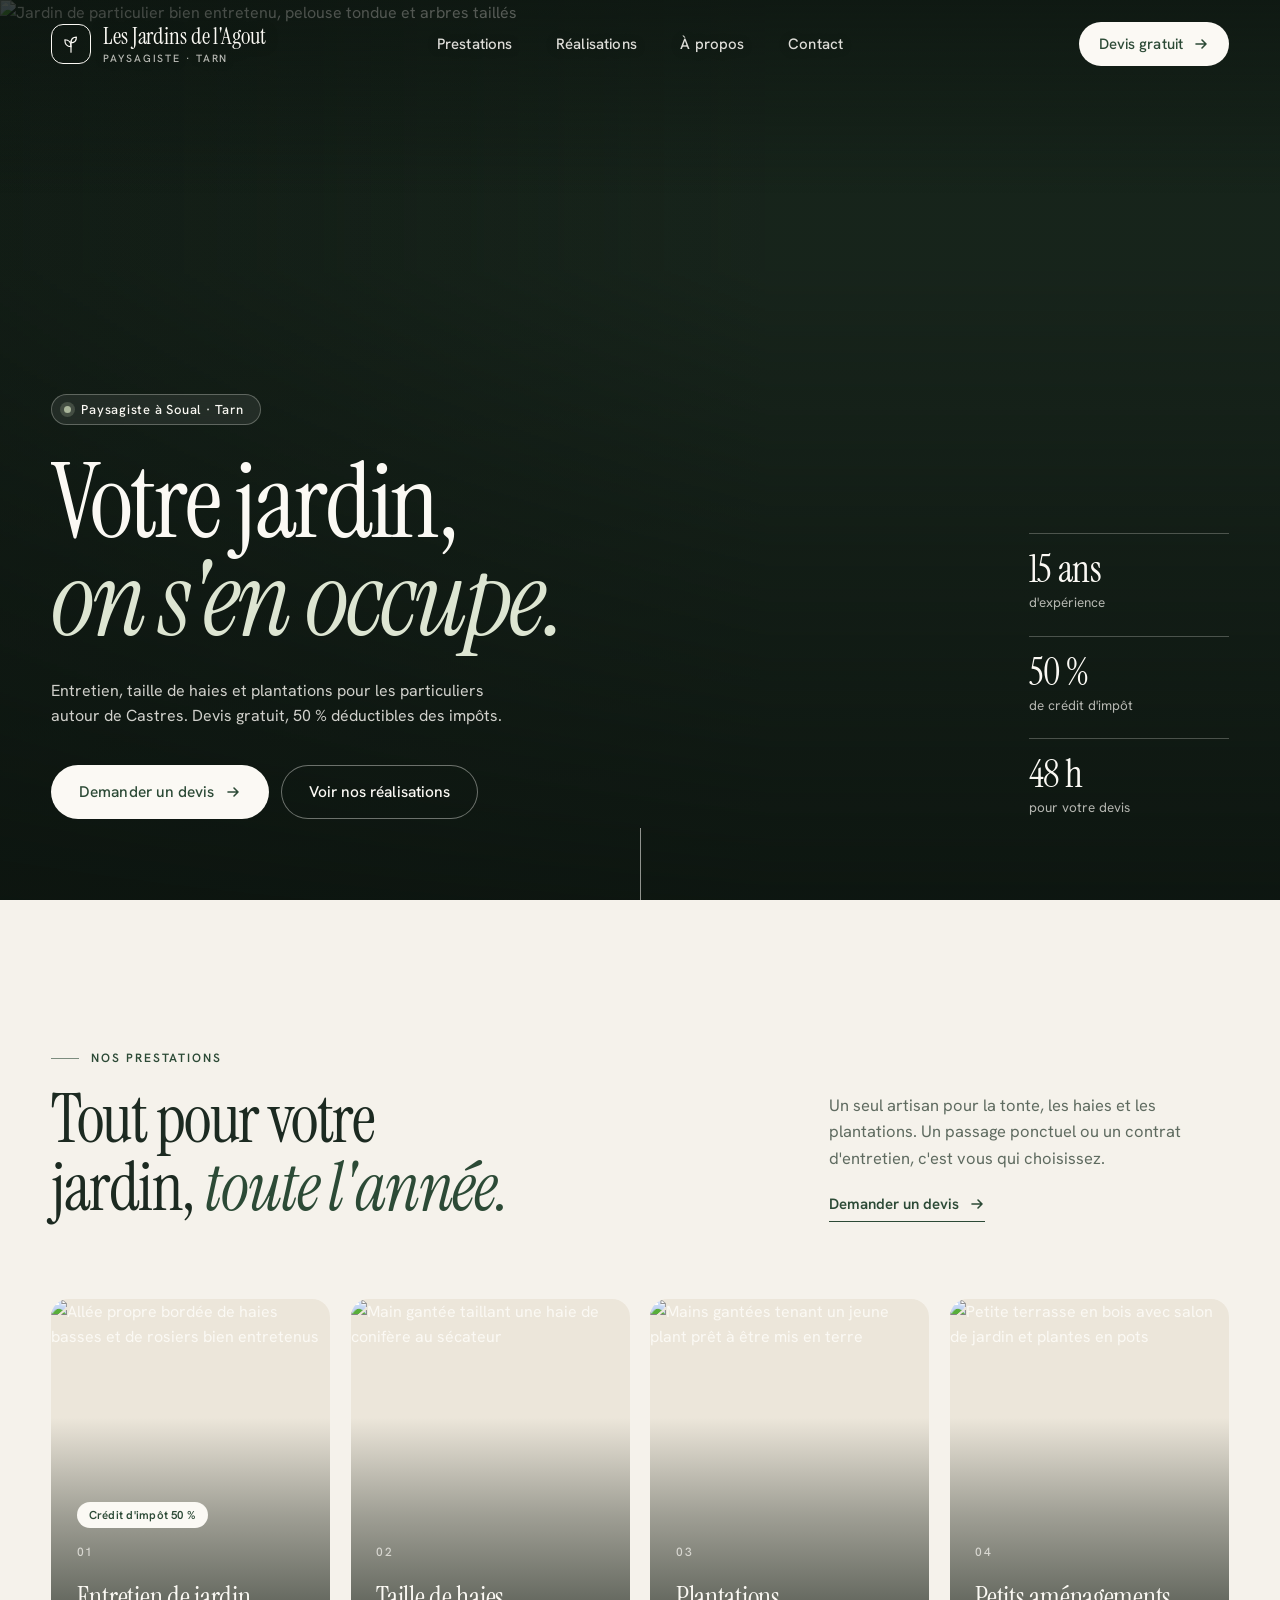
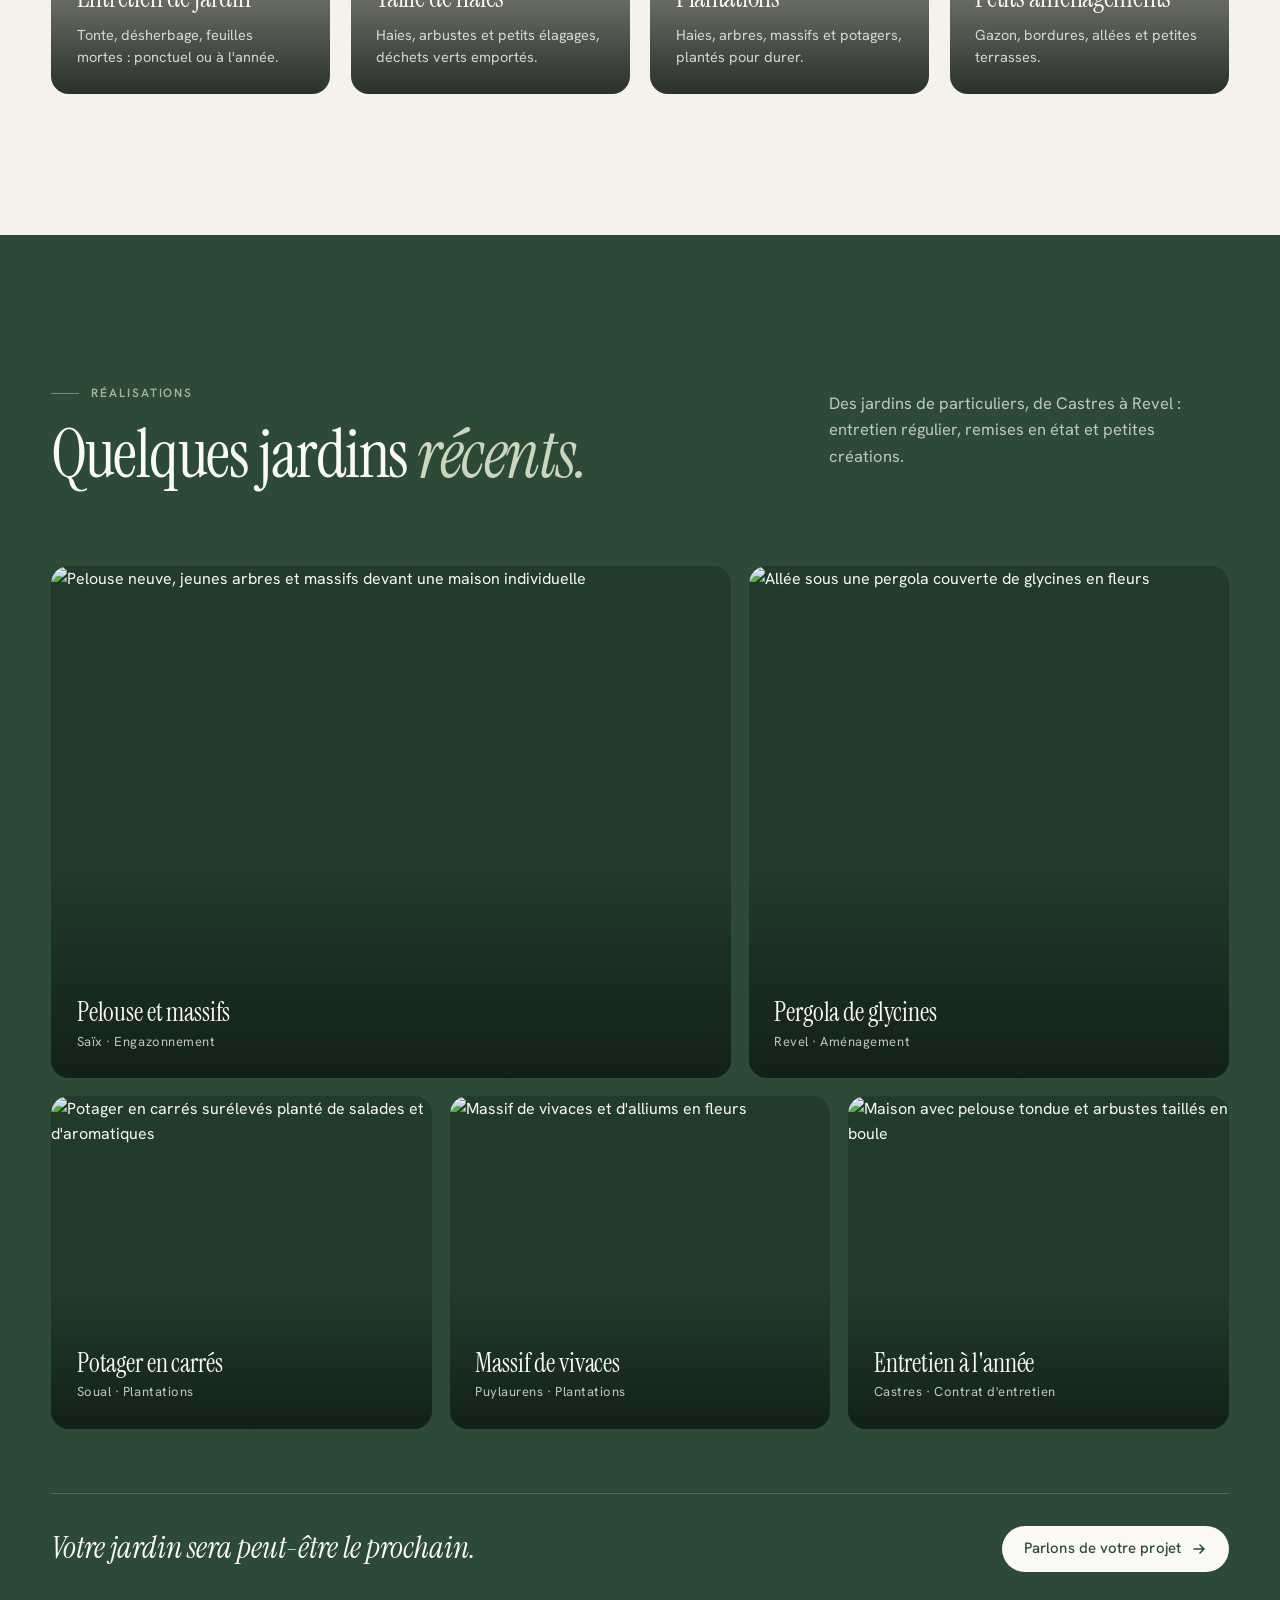
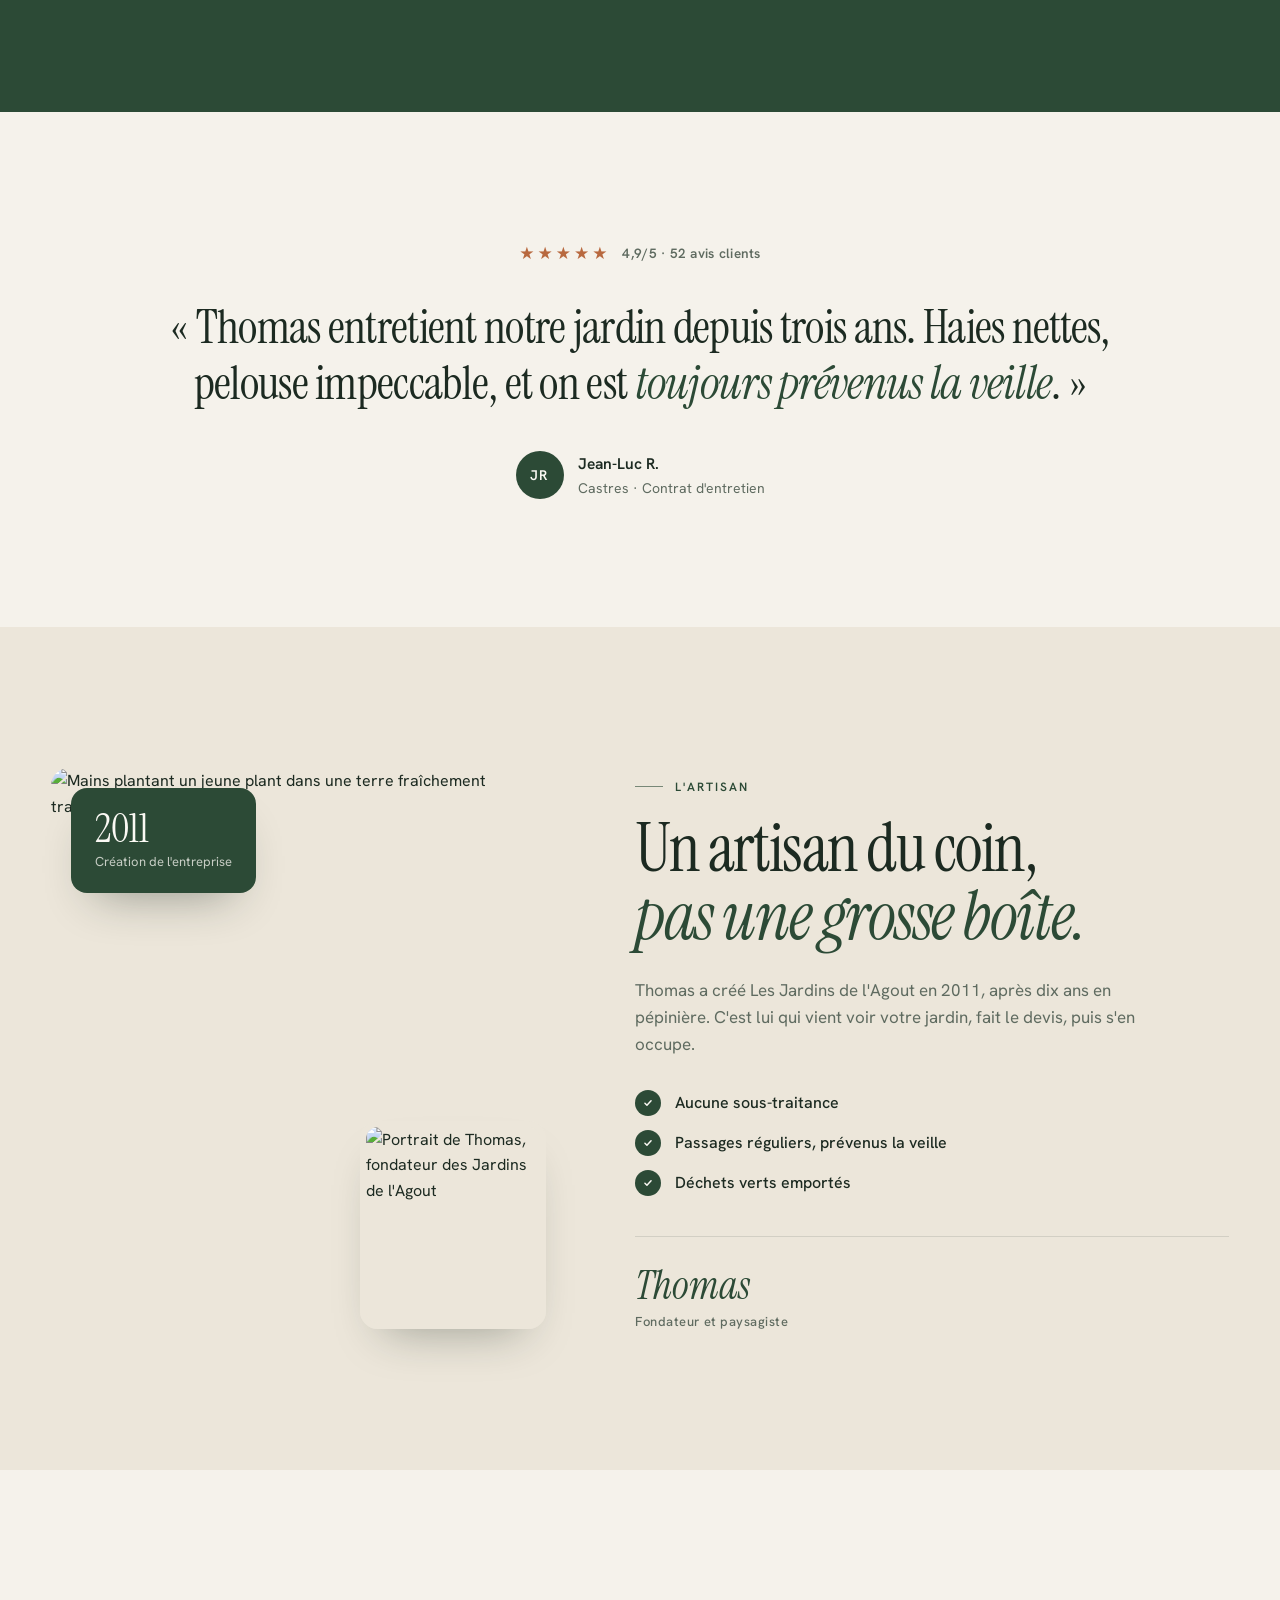
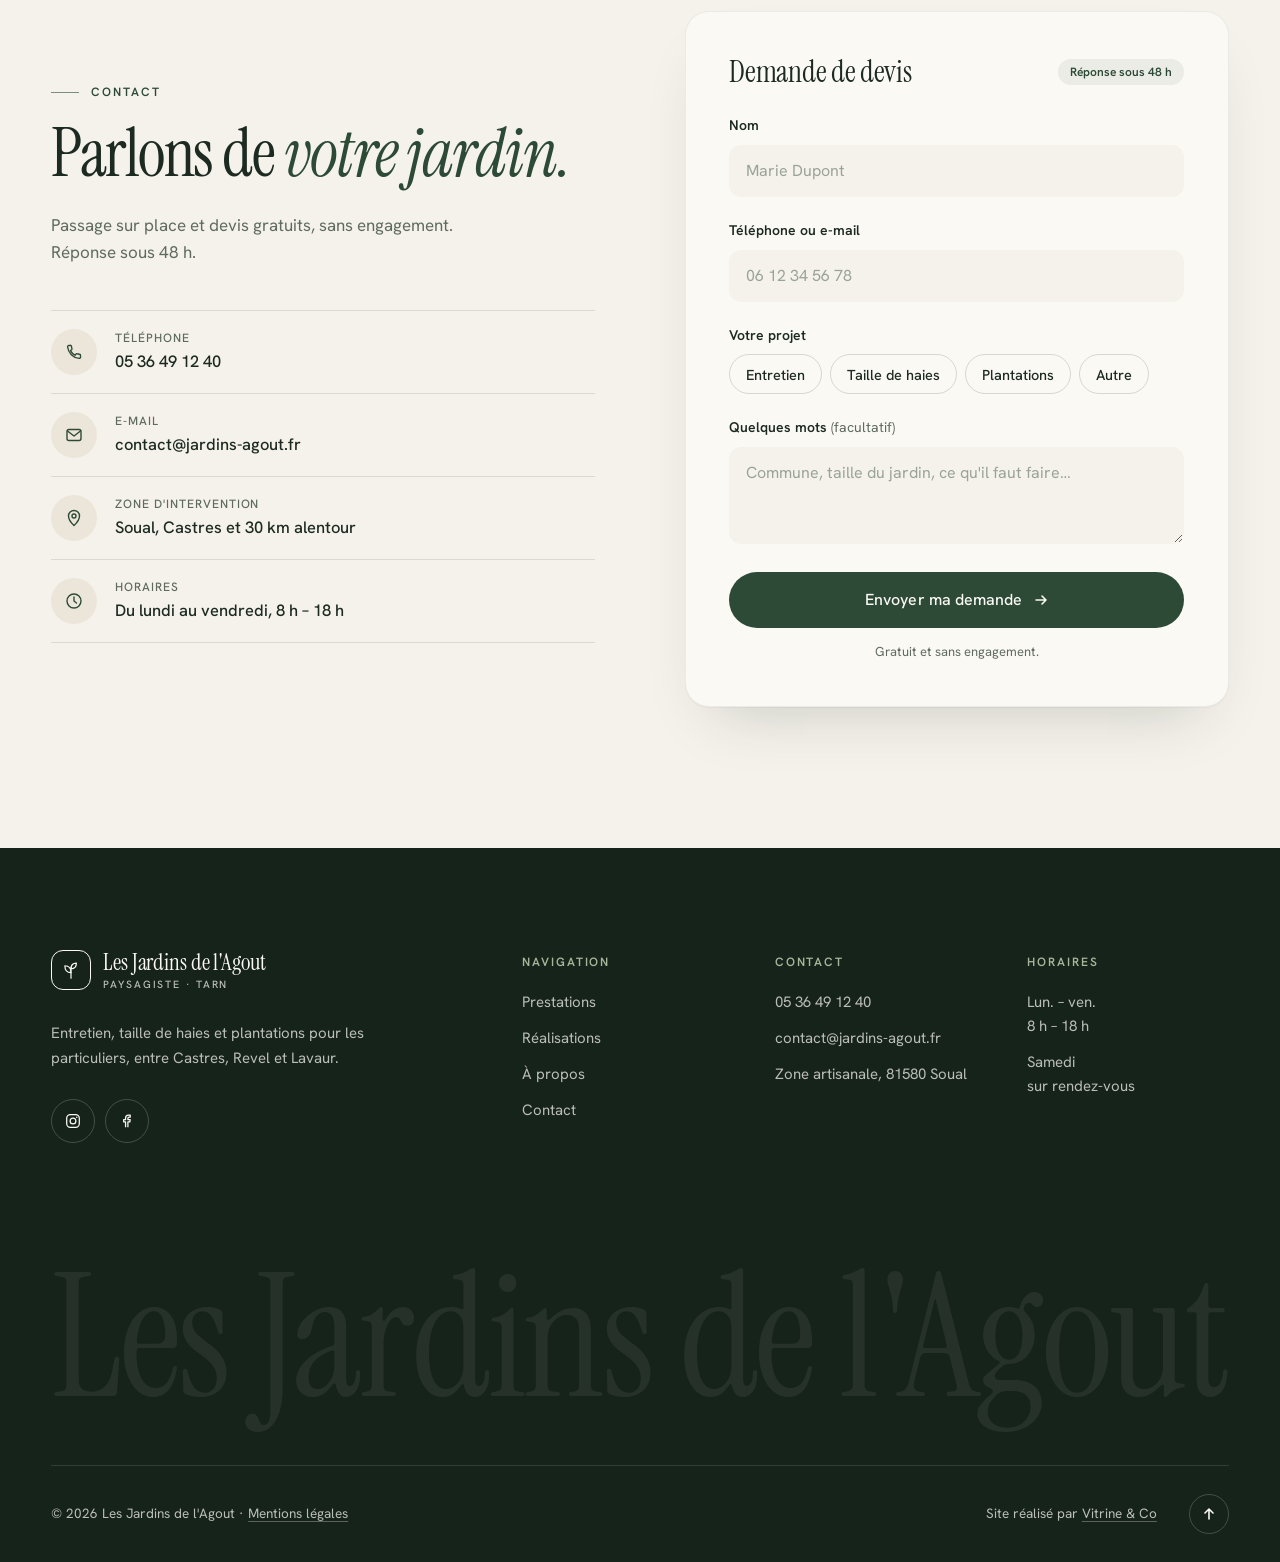
==== index.html @ 599c6d2f "Mise en ligne du site" ====
<!doctype html>
<html lang="fr">
<head>
  <meta charset="utf-8">
  <meta name="viewport" content="width=device-width, initial-scale=1, viewport-fit=cover">
  <title>Les Jardins de l'Agout · Paysagiste dans le Tarn</title>
  <meta name="description" content="Paysagiste à Soual, près de Castres : entretien de jardin, taille de haies et plantations pour les particuliers. Devis gratuit, 50 % de crédit d'impôt.">
  <meta name="theme-color" content="#F5F2EB">
  <meta property="og:type" content="website">
  <meta property="og:title" content="Les Jardins de l'Agout · Paysagiste dans le Tarn">
  <meta property="og:description" content="Entretien, taille de haies et plantations autour de Castres. Devis gratuit.">
  <meta property="og:image" content="https://images.unsplash.com/photo-1594498653385-d5172c532c00?auto=format&fit=crop&w=1200&h=630&q=75">
  <link rel="preconnect" href="https://images.unsplash.com">
  <link rel="icon" href="data:image/svg+xml,%3Csvg xmlns='http://www.w3.org/2000/svg' viewBox='0 0 32 32'%3E%3Crect width='32' height='32' rx='8' fill='%232C4A36'/%3E%3Cg fill='none' stroke='%23F5F2EB' stroke-width='1.8' stroke-linecap='round' stroke-linejoin='round'%3E%3Cpath d='M16 26V12'/%3E%3Cpath d='M16 19c-5.5 0-8-3.5-8-9 5.5 0 8 3.5 8 9Z'/%3E%3Cpath d='M16 14c4.5 0 7-2.8 7-7.5-4.5 0-7 2.8-7 7.5Z'/%3E%3C/g%3E%3C/svg%3E">

  <link rel="preconnect" href="https://fonts.googleapis.com">
  <link rel="preconnect" href="https://fonts.gstatic.com" crossorigin>
  <link href="https://fonts.googleapis.com/css2?family=Instrument+Serif:ital@0;1&family=Hanken+Grotesk:wght@400;500;600&display=swap" rel="stylesheet">
  <link rel="stylesheet" href="css/style.css">
  <script>if (!matchMedia("(prefers-reduced-motion: reduce)").matches) document.documentElement.classList.add("motion");</script>
</head>
<body>

<a class="skip-link" href="#contenu">Aller au contenu</a>

<!-- =========================================================
     SECTION 1 · NAVBAR
     ========================================================= -->
<header class="nav" data-state="top">
  <div class="container nav__bar">

    <a class="brand" href="#top" aria-label="Les Jardins de l'Agout, retour en haut de page">
      <svg class="brand__mark" viewBox="0 0 32 32" aria-hidden="true">
        <g fill="none" stroke="currentColor" stroke-width="1.6" stroke-linecap="round" stroke-linejoin="round">
          <path d="M16 27V12"/>
          <path d="M16 19.5c-5.6 0-8.2-3.6-8.2-9.2 5.6 0 8.2 3.6 8.2 9.2Z"/>
          <path d="M16 14.5c4.6 0 7.2-2.9 7.2-7.7-4.6 0-7.2 2.9-7.2 7.7Z"/>
        </g>
      </svg>
      <span class="brand__text">
        <span class="brand__name">Les Jardins de l'Agout</span>
        <span class="brand__tag">Paysagiste · Tarn</span>
      </span>
    </a>

    <nav class="nav__links" aria-label="Navigation principale">
      <a class="nav__link" href="#prestations">Prestations</a>
      <a class="nav__link" href="#realisations">Réalisations</a>
      <a class="nav__link" href="#a-propos">À propos</a>
      <a class="nav__link" href="#contact">Contact</a>
    </nav>

    <div class="nav__actions">
      <a class="btn btn--nav" href="#contact">
        Devis gratuit
        <svg class="btn__arrow" viewBox="0 0 16 16" aria-hidden="true"><path d="M3 8h10M9 4l4 4-4 4" fill="none" stroke="currentColor" stroke-width="1.6" stroke-linecap="round" stroke-linejoin="round"/></svg>
      </a>
      <button class="nav__toggle" type="button" aria-expanded="false" aria-controls="menu" aria-label="Ouvrir le menu">
        <span class="nav__toggle-line"></span>
        <span class="nav__toggle-line"></span>
      </button>
    </div>

  </div>
</header>

<!-- Menu mobile plein écran -->
<div class="menu" id="menu" aria-label="Menu" inert>
  <div class="container menu__inner">
    <nav class="menu__links" aria-label="Navigation mobile">
      <a class="menu__link" href="#prestations"><span class="menu__num">01</span>Prestations</a>
      <a class="menu__link" href="#realisations"><span class="menu__num">02</span>Réalisations</a>
      <a class="menu__link" href="#a-propos"><span class="menu__num">03</span>À propos</a>
      <a class="menu__link" href="#contact"><span class="menu__num">04</span>Contact</a>
    </nav>
    <div class="menu__foot">
      <a class="btn btn--light btn--block" href="#contact">
        Demander un devis gratuit
        <svg class="btn__arrow" viewBox="0 0 16 16" aria-hidden="true"><path d="M3 8h10M9 4l4 4-4 4" fill="none" stroke="currentColor" stroke-width="1.6" stroke-linecap="round" stroke-linejoin="round"/></svg>
      </a>
      <p class="menu__info">Soual · Castres · 30&nbsp;km alentour<br>Du lundi au vendredi, 8&nbsp;h – 18&nbsp;h</p>
    </div>
  </div>
</div>

<main id="contenu">
  <!-- =========================================================
       SECTION 2 · HERO
       ========================================================= -->
  <section class="hero" id="top" aria-labelledby="hero-title">
    <div class="hero__media">
      <img class="hero__img"
           src="https://images.unsplash.com/photo-1594498653385-d5172c532c00?auto=format&fit=crop&w=2200&q=75"
           srcset="https://images.unsplash.com/photo-1594498653385-d5172c532c00?auto=format&fit=crop&w=900&h=1400&q=70 900w,
                   https://images.unsplash.com/photo-1594498653385-d5172c532c00?auto=format&fit=crop&w=1600&q=75 1600w,
                   https://images.unsplash.com/photo-1594498653385-d5172c532c00?auto=format&fit=crop&w=2400&q=75 2400w"
           sizes="100vw"
           alt="Jardin de particulier bien entretenu, pelouse tondue et arbres taillés"
           width="2400" height="1600" fetchpriority="high">
    </div>

    <div class="container hero__inner">
      <div class="hero__content">
        <p class="hero__eyebrow"><span class="dot" aria-hidden="true"></span>Paysagiste à Soual · Tarn</p>
        <h1 class="hero__title" id="hero-title">
          <span class="line"><span>Votre jardin,</span></span>
          <span class="line"><span><em>on s'en occupe.</em></span></span>
        </h1>
        <p class="hero__lead">Entretien, taille de haies et plantations pour les particuliers autour de Castres. Devis gratuit, 50&nbsp;% déductibles des impôts.</p>
        <div class="hero__ctas">
          <a class="btn btn--light btn--lg" href="#contact">
            Demander un devis
            <svg class="btn__arrow" viewBox="0 0 16 16" aria-hidden="true"><path d="M3 8h10M9 4l4 4-4 4" fill="none" stroke="currentColor" stroke-width="1.6" stroke-linecap="round" stroke-linejoin="round"/></svg>
          </a>
          <a class="btn btn--ghost btn--lg" href="#realisations">Voir nos réalisations</a>
        </div>
      </div>

      <ul class="hero__facts" aria-label="En bref">
        <li><strong>15&nbsp;ans</strong><span>d'expérience</span></li>
        <li><strong>50&nbsp;%</strong><span>de crédit d'impôt</span></li>
        <li><strong>48&nbsp;h</strong><span>pour votre devis</span></li>
      </ul>
    </div>

    <a class="hero__scroll" href="#prestations" aria-label="Descendre vers les prestations">
      <span class="hero__scroll-line" aria-hidden="true"></span>
    </a>
  </section>

  <!-- =========================================================
       SECTION 3 · PRESTATIONS
       ========================================================= -->
  <section class="section" id="prestations" aria-labelledby="prestations-title">
    <div class="container">
      <header class="section-head">
        <div class="section-head__main" data-reveal>
          <p class="eyebrow">Nos prestations</p>
          <h2 class="h2" id="prestations-title">Tout pour votre jardin, <em>toute l'année.</em></h2>
        </div>
        <div class="section-head__side" data-reveal>
          <p>Un seul artisan pour la tonte, les haies et les plantations. Un passage ponctuel ou un contrat d'entretien, c'est vous qui choisissez.</p>
          <a class="link-arrow" href="#contact">Demander un devis
            <svg viewBox="0 0 16 16" aria-hidden="true"><path d="M3 8h10M9 4l4 4-4 4" fill="none" stroke="currentColor" stroke-width="1.6" stroke-linecap="round" stroke-linejoin="round"/></svg>
          </a>
        </div>
      </header>

      <ul class="services" role="list">
        <li class="service" data-reveal>
          <a class="service__link" href="#contact">
            <img class="service__img" src="https://images.unsplash.com/photo-1585320806297-9794b3e4eeae?auto=format&fit=crop&w=800&h=1100&q=75" alt="Allée propre bordée de haies basses et de rosiers bien entretenus" width="800" height="1100" loading="lazy">
            <div class="service__body">
              <span class="service__badge">Crédit d'impôt 50&nbsp;%</span>
              <span class="service__num">01</span>
              <h3 class="service__title">Entretien de jardin</h3>
              <p class="service__text">Tonte, désherbage, feuilles mortes&nbsp;: ponctuel ou à l'année.</p>
            </div>
          </a>
        </li>
        <li class="service" data-reveal>
          <a class="service__link" href="#contact">
            <img class="service__img" src="https://images.unsplash.com/photo-1617576683096-00fc8eecb3af?auto=format&fit=crop&w=800&h=1100&q=75" alt="Main gantée taillant une haie de conifère au sécateur" width="800" height="1100" loading="lazy">
            <div class="service__body">
              <span class="service__num">02</span>
              <h3 class="service__title">Taille de haies</h3>
              <p class="service__text">Haies, arbustes et petits élagages, déchets verts emportés.</p>
            </div>
          </a>
        </li>
        <li class="service" data-reveal>
          <a class="service__link" href="#contact">
            <img class="service__img" src="https://images.unsplash.com/photo-1622383563227-04401ab4e5ea?auto=format&fit=crop&w=800&h=1100&q=75" alt="Mains gantées tenant un jeune plant prêt à être mis en terre" width="800" height="1100" loading="lazy">
            <div class="service__body">
              <span class="service__num">03</span>
              <h3 class="service__title">Plantations</h3>
              <p class="service__text">Haies, arbres, massifs et potagers, plantés pour durer.</p>
            </div>
          </a>
        </li>
        <li class="service" data-reveal>
          <a class="service__link" href="#contact">
            <img class="service__img" src="https://images.unsplash.com/photo-1617850687395-620757feb1f3?auto=format&fit=crop&w=800&h=1100&q=75" alt="Petite terrasse en bois avec salon de jardin et plantes en pots" width="800" height="1100" loading="lazy">
            <div class="service__body">
              <span class="service__num">04</span>
              <h3 class="service__title">Petits aménagements</h3>
              <p class="service__text">Gazon, bordures, allées et petites terrasses.</p>
            </div>
          </a>
        </li>
      </ul>
    </div>
  </section>

  <!-- =========================================================
       SECTION 4 · RÉALISATIONS
       ========================================================= -->
  <section class="section section--dark" id="realisations" aria-labelledby="realisations-title">
    <div class="container">
      <header class="section-head">
        <div class="section-head__main" data-reveal>
          <p class="eyebrow">Réalisations</p>
          <h2 class="h2" id="realisations-title">Quelques jardins <em>récents.</em></h2>
        </div>
        <div class="section-head__side" data-reveal>
          <p>Des jardins de particuliers, de Castres à Revel&nbsp;: entretien régulier, remises en état et petites créations.</p>
        </div>
      </header>

      <ul class="work" role="list">
        <li class="work__item" data-reveal>
          <button class="work__btn" type="button" data-full="https://images.unsplash.com/photo-1592595896551-12b371d546d5?auto=format&fit=crop&w=2000&q=80">
            <img src="https://images.unsplash.com/photo-1592595896551-12b371d546d5?auto=format&fit=crop&w=1300&h=1000&q=75" alt="Pelouse neuve, jeunes arbres et massifs devant une maison individuelle" width="1300" height="1000" loading="lazy">
            <span class="work__cap"><strong>Pelouse et massifs</strong><span>Saïx · Engazonnement</span></span>
          </button>
        </li>
        <li class="work__item" data-reveal>
          <button class="work__btn" type="button" data-full="https://images.unsplash.com/photo-1558293842-c0fd3db86157?auto=format&fit=crop&w=2000&q=80">
            <img src="https://images.unsplash.com/photo-1558293842-c0fd3db86157?auto=format&fit=crop&w=900&h=1000&q=75" alt="Allée sous une pergola couverte de glycines en fleurs" width="900" height="1000" loading="lazy">
            <span class="work__cap"><strong>Pergola de glycines</strong><span>Revel · Aménagement</span></span>
          </button>
        </li>
        <li class="work__item" data-reveal>
          <button class="work__btn" type="button" data-full="https://images.unsplash.com/photo-1591857177580-dc82b9ac4e1e?auto=format&fit=crop&w=2000&q=80">
            <img src="https://images.unsplash.com/photo-1591857177580-dc82b9ac4e1e?auto=format&fit=crop&w=800&h=700&q=75" alt="Potager en carrés surélevés planté de salades et d'aromatiques" width="800" height="700" loading="lazy">
            <span class="work__cap"><strong>Potager en carrés</strong><span>Soual · Plantations</span></span>
          </button>
        </li>
        <li class="work__item" data-reveal>
          <button class="work__btn" type="button" data-full="https://images.unsplash.com/photo-1534710961216-75c88202f43e?auto=format&fit=crop&w=2000&q=80">
            <img src="https://images.unsplash.com/photo-1534710961216-75c88202f43e?auto=format&fit=crop&w=800&h=700&q=75" alt="Massif de vivaces et d'alliums en fleurs" width="800" height="700" loading="lazy">
            <span class="work__cap"><strong>Massif de vivaces</strong><span>Puylaurens · Plantations</span></span>
          </button>
        </li>
        <li class="work__item" data-reveal>
          <button class="work__btn" type="button" data-full="https://images.unsplash.com/photo-1598228723793-52759bba239c?auto=format&fit=crop&w=2000&q=80">
            <img src="https://images.unsplash.com/photo-1598228723793-52759bba239c?auto=format&fit=crop&w=800&h=700&q=75" alt="Maison avec pelouse tondue et arbustes taillés en boule" width="800" height="700" loading="lazy">
            <span class="work__cap"><strong>Entretien à l'année</strong><span>Castres · Contrat d'entretien</span></span>
          </button>
        </li>
      </ul>

      <div class="work__foot" data-reveal>
        <p>Votre jardin sera peut-être le prochain.</p>
        <a class="btn btn--light" href="#contact">
          Parlons de votre projet
          <svg class="btn__arrow" viewBox="0 0 16 16" aria-hidden="true"><path d="M3 8h10M9 4l4 4-4 4" fill="none" stroke="currentColor" stroke-width="1.6" stroke-linecap="round" stroke-linejoin="round"/></svg>
        </a>
      </div>
    </div>
  </section>

  <!-- Visionneuse plein écran de la galerie -->
  <dialog class="lightbox" aria-label="Photo agrandie">
    <figure class="lightbox__fig">
      <img class="lightbox__img" src="" alt="">
      <figcaption class="lightbox__cap"></figcaption>
    </figure>
    <button class="lightbox__btn lightbox__close" type="button" aria-label="Fermer">
      <svg viewBox="0 0 16 16" aria-hidden="true"><path d="M4 4l8 8M12 4l-8 8" fill="none" stroke="currentColor" stroke-width="1.6" stroke-linecap="round"/></svg>
    </button>
    <button class="lightbox__btn lightbox__prev" type="button" aria-label="Photo précédente">
      <svg viewBox="0 0 16 16" aria-hidden="true"><path d="M13 8H3M7 4L3 8l4 4" fill="none" stroke="currentColor" stroke-width="1.6" stroke-linecap="round" stroke-linejoin="round"/></svg>
    </button>
    <button class="lightbox__btn lightbox__next" type="button" aria-label="Photo suivante">
      <svg viewBox="0 0 16 16" aria-hidden="true"><path d="M3 8h10M9 4l4 4-4 4" fill="none" stroke="currentColor" stroke-width="1.6" stroke-linecap="round" stroke-linejoin="round"/></svg>
    </button>
  </dialog>
  <!-- =========================================================
       AVIS CLIENT (avis fictif pour la démo du portfolio)
       ========================================================= -->
  <section class="section avis" id="avis" aria-labelledby="avis-title">
    <div class="container">
      <h2 class="visually-hidden" id="avis-title">Avis client</h2>
      <figure class="quote" data-reveal>
        <p class="quote__rating">
          <span class="stars" aria-hidden="true">★★★★★</span>
          <span>4,9/5 · 52 avis clients</span>
        </p>
        <blockquote class="quote__text">
          <p>« Thomas entretient notre jardin depuis trois ans. Haies nettes, pelouse impeccable, et on est <em>toujours prévenus la veille</em>. »</p>
        </blockquote>
        <figcaption class="quote__author">
          <span class="quote__avatar" aria-hidden="true">JR</span>
          <span><strong>Jean-Luc R.</strong>Castres · Contrat d'entretien</span>
        </figcaption>
      </figure>
    </div>
  </section>

  <!-- =========================================================
       L'ARTISAN
       ========================================================= -->
  <section class="section artisan" id="a-propos" aria-labelledby="artisan-title">
    <div class="container artisan__grid">
      <div class="artisan__media" data-reveal>
        <img class="artisan__work" src="https://images.unsplash.com/photo-1611843467160-25afb8df1074?auto=format&fit=crop&w=900&h=1100&q=75" alt="Mains plantant un jeune plant dans une terre fraîchement travaillée" width="900" height="1100" loading="lazy">
        <img class="artisan__portrait" src="https://images.unsplash.com/photo-1564564321837-a57b7070ac4f?auto=format&fit=facearea&facepad=3.2&w=500&h=560&q=75" alt="Portrait de Thomas, fondateur des Jardins de l'Agout" width="500" height="560" loading="lazy">
        <p class="artisan__badge"><strong>2011</strong><span>Création de l'entreprise</span></p>
      </div>
      <div class="artisan__text" data-reveal>
        <p class="eyebrow">L'artisan</p>
        <h2 class="h2" id="artisan-title">Un artisan du coin, <em>pas une grosse boîte.</em></h2>
        <p class="artisan__lead">Thomas a créé Les Jardins de l'Agout en 2011, après dix ans en pépinière. C'est lui qui vient voir votre jardin, fait le devis, puis s'en occupe.</p>
        <ul class="checks" role="list">
          <li>Aucune sous-traitance</li>
          <li>Passages réguliers, prévenus la veille</li>
          <li>Déchets verts emportés</li>
        </ul>
        <p class="signature">Thomas<span>Fondateur et paysagiste</span></p>
      </div>
    </div>
  </section>

  <!-- =========================================================
       SECTION 5 · CONTACT
       ========================================================= -->
  <section class="section contact" id="contact" aria-labelledby="contact-title">
    <div class="container contact__grid">

      <div class="contact__intro" data-reveal>
        <p class="eyebrow">Contact</p>
        <h2 class="h2" id="contact-title">Parlons de <em>votre jardin.</em></h2>
        <p class="contact__lead">Passage sur place et devis gratuits, sans engagement. Réponse sous 48&nbsp;h.</p>

        <ul class="contact__list" role="list">
          <li>
            <span class="contact__icon" aria-hidden="true"><svg viewBox="0 0 20 20"><path d="M6.6 3.5H4.8c-.7 0-1.3.6-1.2 1.3.6 6.2 5.4 11 11.6 11.6.7.1 1.3-.5 1.3-1.2v-1.8c0-.6-.4-1-1-1.1l-2.4-.5c-.4-.1-.8 0-1.1.3l-.9 1.1c-2-1-3.6-2.6-4.6-4.6l1.1-.9c.3-.3.4-.7.3-1.1l-.5-2.4c-.1-.6-.5-1-1.1-1Z" fill="none" stroke="currentColor" stroke-width="1.4" stroke-linejoin="round"/></svg></span>
            <span><small>Téléphone</small><a href="tel:+33536491240">05 36 49 12 40</a></span>
          </li>
          <li>
            <span class="contact__icon" aria-hidden="true"><svg viewBox="0 0 20 20"><rect x="3" y="4.5" width="14" height="11" rx="2" fill="none" stroke="currentColor" stroke-width="1.4"/><path d="m3.5 6 6.5 5 6.5-5" fill="none" stroke="currentColor" stroke-width="1.4" stroke-linejoin="round"/></svg></span>
            <span><small>E-mail</small><a href="mailto:contact@jardins-agout.fr">contact@jardins-agout.fr</a></span>
          </li>
          <li>
            <span class="contact__icon" aria-hidden="true"><svg viewBox="0 0 20 20"><path d="M10 17.5s5.5-5 5.5-9.5a5.5 5.5 0 0 0-11 0c0 4.5 5.5 9.5 5.5 9.5Z" fill="none" stroke="currentColor" stroke-width="1.4" stroke-linejoin="round"/><circle cx="10" cy="8" r="2" fill="none" stroke="currentColor" stroke-width="1.4"/></svg></span>
            <span><small>Zone d'intervention</small>Soual, Castres et 30&nbsp;km alentour</span>
          </li>
          <li>
            <span class="contact__icon" aria-hidden="true"><svg viewBox="0 0 20 20"><circle cx="10" cy="10" r="7" fill="none" stroke="currentColor" stroke-width="1.4"/><path d="M10 6v4l2.5 2" fill="none" stroke="currentColor" stroke-width="1.4" stroke-linecap="round" stroke-linejoin="round"/></svg></span>
            <span><small>Horaires</small>Du lundi au vendredi, 8&nbsp;h – 18&nbsp;h</span>
          </li>
        </ul>
      </div>

      <div class="contact__card" data-reveal>
        <!-- Démo : le formulaire n'envoie rien, il affiche un message de confirmation. -->
        <form class="form" id="devis-form" novalidate>
          <div class="form__head">
            <h3>Demande de devis</h3>
            <span class="pill">Réponse sous 48&nbsp;h</span>
          </div>

          <div class="field">
            <label for="f-nom">Nom</label>
            <input id="f-nom" name="nom" type="text" autocomplete="name" placeholder="Marie Dupont" required>
            <p class="field__error" id="e-nom"></p>
          </div>

          <div class="field">
            <label for="f-contact">Téléphone ou e-mail</label>
            <input id="f-contact" name="contact" type="text" autocomplete="email" placeholder="06 12 34 56 78" required>
            <p class="field__error" id="e-contact"></p>
          </div>

          <fieldset class="field">
            <legend>Votre projet</legend>
            <div class="chips">
              <label class="chip"><input type="radio" name="projet" value="Entretien" required><span>Entretien</span></label>
              <label class="chip"><input type="radio" name="projet" value="Taille de haies"><span>Taille de haies</span></label>
              <label class="chip"><input type="radio" name="projet" value="Plantations"><span>Plantations</span></label>
              <label class="chip"><input type="radio" name="projet" value="Autre"><span>Autre</span></label>
            </div>
            <p class="field__error" id="e-projet"></p>
          </fieldset>

          <div class="field">
            <label for="f-msg">Quelques mots <span class="optional">(facultatif)</span></label>
            <textarea id="f-msg" name="message" rows="3" placeholder="Commune, taille du jardin, ce qu'il faut faire…"></textarea>
          </div>

          <button class="btn btn--block" type="submit">
            Envoyer ma demande
            <svg class="btn__arrow" viewBox="0 0 16 16" aria-hidden="true"><path d="M3 8h10M9 4l4 4-4 4" fill="none" stroke="currentColor" stroke-width="1.6" stroke-linecap="round" stroke-linejoin="round"/></svg>
          </button>
          <p class="form__note">Gratuit et sans engagement.</p>
        </form>

        <div class="form__success" hidden tabindex="-1">
          <span class="form__check" aria-hidden="true"><svg viewBox="0 0 24 24"><path d="m6 12.5 4 4 8-9" fill="none" stroke="currentColor" stroke-width="1.8" stroke-linecap="round" stroke-linejoin="round"/></svg></span>
          <h3>Merci, c'est bien reçu.</h3>
          <p>Thomas vous rappelle sous 48&nbsp;h pour passer voir votre jardin.</p>
        </div>
      </div>

    </div>
  </section>
</main>

<!-- =========================================================
     SECTION 6 · FOOTER
     ========================================================= -->
<footer class="footer">
  <div class="container">
    <div class="footer__grid">
      <div class="footer__brand">
        <a class="brand" href="#top" aria-label="Les Jardins de l'Agout, retour en haut de page">
          <svg class="brand__mark" viewBox="0 0 32 32" aria-hidden="true">
            <g fill="none" stroke="currentColor" stroke-width="1.6" stroke-linecap="round" stroke-linejoin="round">
              <path d="M16 27V12"/>
              <path d="M16 19.5c-5.6 0-8.2-3.6-8.2-9.2 5.6 0 8.2 3.6 8.2 9.2Z"/>
              <path d="M16 14.5c4.6 0 7.2-2.9 7.2-7.7-4.6 0-7.2 2.9-7.2 7.7Z"/>
            </g>
          </svg>
          <span class="brand__text">
            <span class="brand__name">Les Jardins de l'Agout</span>
            <span class="brand__tag">Paysagiste · Tarn</span>
          </span>
        </a>
        <p>Entretien, taille de haies et plantations pour les particuliers, entre Castres, Revel et Lavaur.</p>
        <div class="footer__social">
          <a href="#" aria-label="Instagram">
            <svg viewBox="0 0 20 20" aria-hidden="true"><rect x="3" y="3" width="14" height="14" rx="4" fill="none" stroke="currentColor" stroke-width="1.4"/><circle cx="10" cy="10" r="3.2" fill="none" stroke="currentColor" stroke-width="1.4"/><circle cx="14.2" cy="5.8" r=".9" fill="currentColor"/></svg>
          </a>
          <a href="#" aria-label="Facebook">
            <svg viewBox="0 0 20 20" aria-hidden="true"><path d="M11 17v-6h2.2l.3-2.5H11V7c0-.7.3-1.2 1.3-1.2h1.3V3.6c-.3 0-1-.1-1.9-.1-2 0-3.3 1.2-3.3 3.4v1.6H6.3V11h2.1v6" fill="none" stroke="currentColor" stroke-width="1.4" stroke-linejoin="round"/></svg>
          </a>
        </div>
      </div>

      <nav class="footer__col" aria-label="Pied de page">
        <h3>Navigation</h3>
        <ul role="list">
          <li><a href="#prestations">Prestations</a></li>
          <li><a href="#realisations">Réalisations</a></li>
          <li><a href="#a-propos">À propos</a></li>
          <li><a href="#contact">Contact</a></li>
        </ul>
      </nav>

      <div class="footer__col">
        <h3>Contact</h3>
        <ul role="list">
          <li><a href="tel:+33536491240">05 36 49 12 40</a></li>
          <li><a href="mailto:contact@jardins-agout.fr">contact@jardins-agout.fr</a></li>
          <li>Zone artisanale, 81580 Soual</li>
        </ul>
      </div>

      <div class="footer__col">
        <h3>Horaires</h3>
        <ul role="list">
          <li>Lun. – ven.<br>8&nbsp;h – 18&nbsp;h</li>
          <li>Samedi<br>sur rendez-vous</li>
        </ul>
      </div>
    </div>

    <svg class="footer__wordmark" viewBox="0 0 874 140" aria-hidden="true" focusable="false">
      <text x="0" y="112" textLength="873" lengthAdjust="spacingAndGlyphs">Les Jardins de l'Agout</text>
    </svg>

    <div class="footer__bottom">
      <p>© <span data-year>2026</span> Les Jardins de l'Agout · <a href="mentions-legales.html">Mentions légales</a></p>
      <p>Site réalisé par <a href="#">Vitrine &amp; Co</a></p>
      <a class="footer__top" href="#top" aria-label="Retour en haut de page">
        <svg viewBox="0 0 16 16" aria-hidden="true"><path d="M8 13V3M4 7l4-4 4 4" fill="none" stroke="currentColor" stroke-width="1.6" stroke-linecap="round" stroke-linejoin="round"/></svg>
      </a>
    </div>
  </div>
</footer>

<script src="js/main.js" defer></script>
</body>
</html>
---- css/style.css ----
/* =============================================================
   Les Jardins de l'Agout · Refonte
   Direction : "jardin de pierre et de lin"
   ============================================================= */

/* ---------- 1. Tokens ---------- */
:root {
  /* Palette */
  --c-bg:       #F5F2EB;   /* lin : fond principal          */
  --c-surface:  #ECE6DA;   /* pierre claire : blocs, cartes  */
  --c-ink:      #1C2A21;   /* vert-noir : texte              */
  --c-muted:    #5F6B60;   /* texte secondaire               */
  --c-forest:   #2C4A36;   /* vert forêt : couleur maîtresse */
  --c-forest-2: #223B2B;   /* vert forêt profond (hover)     */
  --c-sage:     #A9B59A;   /* sauge : détails, filets        */
  --c-clay:     #B8693F;   /* terre cuite : accent rare      */
  --c-light:    #FBF9F4;   /* blanc cassé sur fond sombre    */
  --c-line:     rgba(28, 42, 33, .12);

  /* Typo */
  --f-display: "Instrument Serif", "Times New Roman", serif;
  --f-text:    "Hanken Grotesk", system-ui, -apple-system, sans-serif;

  /* Espacements & rayons */
  --gutter: clamp(20px, 4vw, 56px);
  --max:    1320px;
  --r-sm:   10px;
  --r-md:   18px;
  --r-pill: 999px;

  /* Mouvement */
  --ease:     cubic-bezier(.22, .8, .24, 1);
  --ease-io:  cubic-bezier(.65, 0, .25, 1);

  /* Navbar */
  --nav-h: 88px;
  --nav-h-scrolled: 70px;
}

/* ---------- 2. Base ---------- */
*, *::before, *::after { box-sizing: border-box; }
html { -webkit-text-size-adjust: 100%; scroll-behavior: smooth; scroll-padding-top: var(--nav-h-scrolled); }
body {
  margin: 0;
  background: var(--c-bg);
  color: var(--c-ink);
  font: 400 16px/1.6 var(--f-text);
  -webkit-font-smoothing: antialiased;
  text-rendering: optimizeLegibility;
}
img, svg { display: block; max-width: 100%; }
a { color: inherit; text-decoration: none; }
button { font: inherit; color: inherit; background: none; border: 0; padding: 0; cursor: pointer; }
:focus-visible { outline: 2px solid var(--c-clay); outline-offset: 3px; border-radius: 4px; }
::selection { background: var(--c-forest); color: var(--c-light); }

.container { width: 100%; max-width: calc(var(--max) + var(--gutter) * 2); margin-inline: auto; padding-inline: var(--gutter); }

.skip-link {
  position: fixed; top: 12px; left: 12px; z-index: 200;
  padding: 10px 16px; border-radius: var(--r-pill);
  background: var(--c-forest); color: var(--c-light); font-weight: 500;
  transform: translateY(-160%); transition: transform .3s var(--ease);
}
.skip-link:focus { transform: none; }

/* ---------- 3. Boutons ---------- */
.btn {
  display: inline-flex; align-items: center; justify-content: center; gap: 10px;
  height: 46px; padding: 0 22px;
  border-radius: var(--r-pill);
  font: 500 15px/1 var(--f-text); letter-spacing: .005em; white-space: nowrap;
  background: var(--c-forest); color: var(--c-light);
  transition: background-color .35s var(--ease), color .35s var(--ease), transform .35s var(--ease), box-shadow .35s var(--ease);
}
.btn:hover { background: var(--c-forest-2); }
.btn:active { transform: scale(.97); }
.btn__arrow { width: 16px; height: 16px; flex: none; transition: transform .35s var(--ease); }
.btn:hover .btn__arrow { transform: translateX(3px); }

.btn--light { background: var(--c-light); color: var(--c-forest); }
.btn--light:hover { background: #fff; }
.btn--block { width: 100%; height: 56px; font-size: 16px; }


/* =============================================================
   SECTION 1 · NAVBAR
   ============================================================= */
.nav {
  position: fixed; inset: 0 0 auto; z-index: 100;
  color: var(--c-light);
  transition: transform .5s var(--ease), color .4s var(--ease);
}

/* Fond : voile dégradé en haut de page, verre dépoli au défilement */
.nav::before {
  content: ""; position: absolute; inset: 0 0 -120% 0; z-index: -1; pointer-events: none;
  background: linear-gradient(to bottom, rgba(12, 20, 15, .66) 0%, rgba(12, 20, 15, .38) 40%, rgba(12, 20, 15, 0) 100%);
  transition: opacity .4s var(--ease);
}
.nav[data-state="top"]:not(.is-open) .brand__text,
.nav[data-state="top"]:not(.is-open) .nav__link { text-shadow: 0 1px 14px rgba(0, 0, 0, .35); }
.nav::after {
  content: ""; position: absolute; inset: 0; z-index: -1;
  background: rgba(245, 242, 235, .86);
  -webkit-backdrop-filter: saturate(160%) blur(16px);
          backdrop-filter: saturate(160%) blur(16px);
  box-shadow: 0 1px 0 var(--c-line);
  opacity: 0;
  transition: opacity .4s var(--ease);
}

.nav__bar {
  display: grid; grid-template-columns: 1fr auto 1fr; align-items: center;
  height: var(--nav-h);
  transition: height .45s var(--ease);
}

/* --- Logo --- */
.brand { display: inline-flex; align-items: center; gap: 12px; justify-self: start; }
.brand__mark {
  width: 40px; height: 40px; padding: 7px; flex: none;
  border-radius: 12px;
  border: 1px solid currentColor;
  transition: transform .6s var(--ease), border-color .4s, background-color .4s, color .4s;
}
.brand:hover .brand__mark { transform: rotate(-8deg); }
.brand__text { display: grid; line-height: 1; }
.brand__name { font: 400 23px/1 var(--f-display); letter-spacing: -.005em; }
.brand__tag {
  margin-top: 5px;
  font: 500 10.5px/1 var(--f-text); letter-spacing: .18em; text-transform: uppercase;
  opacity: .72;
}

/* --- Liens --- */
.nav__links { display: flex; align-items: center; gap: clamp(28px, 3.4vw, 48px); }
.nav__link {
  position: relative; padding: 8px 0;
  font: 500 15px/1 var(--f-text); letter-spacing: .01em;
  opacity: .88; transition: opacity .3s;
}
.nav__link::after {
  content: ""; position: absolute; left: 0; right: 0; bottom: 0; height: 1px;
  background: currentColor;
  transform: scaleX(0); transform-origin: right;
  transition: transform .45s var(--ease);
}
.nav__link:hover, .nav__link.is-active { opacity: 1; }
.nav__link:hover::after, .nav__link.is-active::after { transform: scaleX(1); transform-origin: left; }

/* --- Actions --- */
.nav__actions { display: flex; align-items: center; gap: 12px; justify-self: end; }
.btn--nav { height: 44px; padding: 0 20px; background: var(--c-light); color: var(--c-forest); }
.btn--nav:hover { background: #fff; }

/* --- Bouton burger --- */
.nav__toggle {
  display: none; position: relative;
  width: 46px; height: 46px; border-radius: var(--r-pill);
  border: 1px solid color-mix(in srgb, currentColor 35%, transparent);
  transition: border-color .4s, background-color .4s;
}
.nav__toggle-line {
  position: absolute; left: 14px; right: 14px; height: 1.6px; border-radius: 2px;
  background: currentColor;
  transition: transform .5s var(--ease), top .5s var(--ease);
}
.nav__toggle-line:first-child { top: 18px; }
.nav__toggle-line:last-child  { top: 26px; }

/* --- État : défilé (fond clair) --- */
.nav[data-state="scrolled"] { color: var(--c-ink); }
.nav[data-state="scrolled"]::before { opacity: 0; }
.nav[data-state="scrolled"]::after  { opacity: 1; }
.nav[data-state="scrolled"] .nav__bar { height: var(--nav-h-scrolled); }
.nav[data-state="scrolled"] .brand__mark { background: var(--c-forest); border-color: var(--c-forest); color: var(--c-light); }
.nav[data-state="scrolled"] .btn--nav { background: var(--c-forest); color: var(--c-light); }
.nav[data-state="scrolled"] .btn--nav:hover { background: var(--c-forest-2); }

/* Masquée en descendant, réapparaît en remontant */
.nav.is-hidden { transform: translateY(-100%); }

/* --- État : menu ouvert --- */
.nav.is-open { color: var(--c-light); transform: none; }
.nav.is-open::before, .nav.is-open::after { opacity: 0; }
.nav.is-open .brand__mark { background: transparent; border-color: currentColor; color: inherit; }
.nav.is-open .nav__toggle-line:first-child { top: 22px; transform: rotate(45deg); }
.nav.is-open .nav__toggle-line:last-child  { top: 22px; transform: rotate(-45deg); }


/* ---------- Menu mobile ---------- */
.menu {
  position: fixed; inset: 0; z-index: 90;
  display: flex;
  background: var(--c-forest);
  color: var(--c-light);
  clip-path: inset(0 0 100% 0);
  visibility: hidden;
  transition: clip-path .7s var(--ease-io), visibility 0s linear .7s;
}
.menu.is-open {
  clip-path: inset(0 0 0 0);
  visibility: visible;
  transition: clip-path .7s var(--ease-io), visibility 0s;
}
/* Petit motif de feuille en filigrane */
.menu::before {
  content: ""; position: absolute; right: -60px; bottom: 120px;
  width: 340px; height: 340px; opacity: .05; pointer-events: none;
  background: url("data:image/svg+xml,%3Csvg xmlns='http://www.w3.org/2000/svg' viewBox='0 0 32 32'%3E%3Cg fill='none' stroke='%23FBF9F4' stroke-width='.8' stroke-linecap='round'%3E%3Cpath d='M16 27V12'/%3E%3Cpath d='M16 19.5c-5.6 0-8.2-3.6-8.2-9.2 5.6 0 8.2 3.6 8.2 9.2Z'/%3E%3Cpath d='M16 14.5c4.6 0 7.2-2.9 7.2-7.7-4.6 0-7.2 2.9-7.2 7.7Z'/%3E%3C/g%3E%3C/svg%3E") center / contain no-repeat;
}
.menu__inner {
  display: flex; flex-direction: column; justify-content: space-between;
  padding-top: calc(var(--nav-h) + 4vh);
  padding-bottom: max(32px, env(safe-area-inset-bottom));
  min-height: 100%;
}
.menu__links { display: grid; }
.menu__link {
  display: flex; align-items: baseline; gap: 18px;
  padding: 14px 0;
  border-bottom: 1px solid rgba(251, 249, 244, .14);
  font: 400 clamp(42px, 11vw, 64px)/1.05 var(--f-display); letter-spacing: -.015em;
}
.menu__link:first-child { border-top: 1px solid rgba(251, 249, 244, .14); }
.menu__num { font: 500 12px/1 var(--f-text); letter-spacing: .12em; color: var(--c-sage); transform: translateY(-.9em); }
.menu__foot { display: grid; gap: 20px; margin-top: 40px; }
.menu__info { margin: 0; font-size: 14px; line-height: 1.6; color: rgba(251, 249, 244, .66); text-align: center; }

/* Apparition en cascade des liens */
.motion .menu__link, .motion .menu__foot {
  opacity: 0; transform: translateY(24px);
  transition: opacity .4s ease, transform .4s var(--ease);
}
.motion .menu.is-open .menu__link, .motion .menu.is-open .menu__foot {
  opacity: 1; transform: none;
  transition: opacity .7s ease, transform .9s var(--ease);
}
.motion .menu.is-open .menu__link:nth-child(1) { transition-delay: .25s; }
.motion .menu.is-open .menu__link:nth-child(2) { transition-delay: .32s; }
.motion .menu.is-open .menu__link:nth-child(3) { transition-delay: .39s; }
.motion .menu.is-open .menu__link:nth-child(4) { transition-delay: .46s; }
.motion .menu.is-open .menu__foot              { transition-delay: .55s; }

/* Entrée de la navbar au chargement */
.motion .nav { animation: navIn 1s .15s var(--ease) backwards; }
@keyframes navIn { from { opacity: 0; transform: translateY(-24px); } }

/* ---------- Responsive navbar ---------- */
@media (max-width: 960px) {
  :root { --nav-h: 76px; --nav-h-scrolled: 64px; }
  .nav__bar { grid-template-columns: 1fr auto; }
  .nav__links { display: none; }
  .nav__toggle { display: block; }
}
@media (max-width: 560px) {
  .btn--nav { display: none; }
  .brand__mark { width: 36px; height: 36px; padding: 6px; border-radius: 11px; }
  .brand__name { font-size: 21px; }
  .brand__tag { font-size: 10px; letter-spacing: .16em; }
}
@media (min-width: 961px) {
  .menu { display: none; }
}

@media (prefers-reduced-motion: reduce) {
  html { scroll-behavior: auto; }
  *, *::before, *::after { transition-duration: .01ms !important; animation-duration: .01ms !important; }
}


/* =============================================================
   SECTION 2 · HERO
   ============================================================= */
.hero {
  position: relative; isolation: isolate;
  min-height: 100svh;
  display: flex; align-items: flex-end;
  color: var(--c-light);
  overflow: clip;
  background: #18251c;
}
.hero__media { position: absolute; inset: 0; z-index: -1; }
.hero__img { width: 100%; height: 100%; object-fit: cover; object-position: 50% 58%; }
/* Voile : bas sombre pour le texte, gauche légèrement assombrie */
.hero__media::after {
  content: ""; position: absolute; inset: 0;
  background:
    linear-gradient(to top, rgba(12, 20, 15, .86) 0%, rgba(12, 20, 15, .45) 38%, rgba(12, 20, 15, .05) 70%),
    linear-gradient(to right, rgba(12, 20, 15, .45) 0%, rgba(12, 20, 15, 0) 60%);
}

.hero__inner {
  display: grid; grid-template-columns: minmax(0, 1fr) auto; align-items: end; gap: 48px;
  padding-top: calc(var(--nav-h) + 48px);
  padding-bottom: clamp(56px, 9vh, 104px);
}
.hero__content { max-width: 1040px; }

.hero__eyebrow {
  display: inline-flex; align-items: center; gap: 10px;
  margin: 0 0 28px; padding: 8px 16px 8px 12px;
  border: 1px solid rgba(251, 249, 244, .28); border-radius: var(--r-pill);
  background: rgba(251, 249, 244, .08);
  -webkit-backdrop-filter: blur(8px); backdrop-filter: blur(8px);
  font: 500 13px/1 var(--f-text); letter-spacing: .06em;
}
.dot { width: 7px; height: 7px; border-radius: 50%; background: var(--c-sage); box-shadow: 0 0 0 4px rgba(169, 181, 154, .25); }

.hero__title {
  margin: 0;
  font: 400 clamp(54px, 8.2vw, 124px)/.94 var(--f-display);
  letter-spacing: -.025em;
}
.hero__title .line { display: block; overflow: clip; padding-bottom: .08em; margin-bottom: -.08em; }
.hero__title .line > span { display: block; }
.hero__title em { font-style: italic; color: #DDE5D2; }

.hero__lead {
  max-width: 470px; margin: 28px 0 0;
  font-size: clamp(16px, 1.25vw, 18px); line-height: 1.6;
  color: rgba(251, 249, 244, .82);
}
.hero__ctas { display: flex; flex-wrap: wrap; gap: 12px; margin-top: 36px; }

.btn--lg { height: 54px; padding: 0 28px; font-size: 15.5px; }
.btn--ghost {
  background: transparent; color: var(--c-light);
  box-shadow: inset 0 0 0 1px rgba(251, 249, 244, .4);
}
.btn--ghost:hover { background: rgba(251, 249, 244, .1); box-shadow: inset 0 0 0 1px rgba(251, 249, 244, .75); }

/* Chiffres clés */
.hero__facts {
  list-style: none; margin: 0; padding: 0;
  display: grid; gap: 22px; min-width: 200px;
}
.hero__facts li { display: grid; gap: 4px; padding-top: 16px; border-top: 1px solid rgba(251, 249, 244, .25); }
.hero__facts strong { font: 400 38px/1 var(--f-display); letter-spacing: -.01em; }
.hero__facts span { font-size: 13.5px; color: rgba(251, 249, 244, .7); }

/* Indicateur de défilement */
.hero__scroll {
  position: absolute; left: 50%; bottom: 0; translate: -50% 0;
  width: 1px; height: 72px; overflow: hidden;
}
.hero__scroll-line { position: absolute; inset: 0; background: rgba(251, 249, 244, .55); }
.motion .hero__scroll-line { animation: scrollCue 2.4s var(--ease-io) infinite; }
@keyframes scrollCue { 0% { transform: translateY(-100%); } 55%, 100% { transform: translateY(100%); } }

/* Animations d'entrée */
.motion .hero__img { animation: heroZoom 2.6s var(--ease) both; }
@keyframes heroZoom { from { transform: scale(1.12); filter: brightness(.7); } }
.motion .hero__title .line > span { animation: lineUp 1.2s var(--ease) both; }
.motion .hero__title .line:nth-child(1) > span { animation-delay: .35s; }
.motion .hero__title .line:nth-child(2) > span { animation-delay: .48s; }
@keyframes lineUp { from { transform: translateY(105%); } }
.motion .hero__eyebrow, .motion .hero__lead, .motion .hero__ctas, .motion .hero__facts li {
  animation: fadeUp 1s var(--ease) both;
}
.motion .hero__eyebrow { animation-delay: .2s; }
.motion .hero__lead    { animation-delay: .75s; }
.motion .hero__ctas    { animation-delay: .9s; }
.motion .hero__facts li:nth-child(1) { animation-delay: 1s; }
.motion .hero__facts li:nth-child(2) { animation-delay: 1.1s; }
.motion .hero__facts li:nth-child(3) { animation-delay: 1.2s; }
@keyframes fadeUp { from { opacity: 0; transform: translateY(22px); } }

@media (max-width: 960px) {
  .hero__inner { grid-template-columns: 1fr; gap: 40px; }
  .hero__facts { grid-template-columns: repeat(3, 1fr); gap: 16px; min-width: 0; }
  .hero__facts strong { font-size: 30px; }
  .hero__scroll { display: none; }
}
@media (max-width: 560px) {
  .hero__img { object-position: 30% 50%; }
  .hero__media::after {
    background: linear-gradient(to top, rgba(12, 20, 15, .94) 0%, rgba(12, 20, 15, .8) 50%, rgba(12, 20, 15, .55) 70%, rgba(12, 20, 15, .15) 100%);
  }
  .hero__eyebrow { margin-bottom: 22px; font-size: 12px; }
  .hero__lead { margin-top: 20px; }
  .hero__ctas { margin-top: 28px; }
  .hero__ctas .btn { flex: 1 1 100%; }
  .hero__facts { gap: 12px; }
  .hero__facts strong { font-size: 26px; }
  .hero__facts span { font-size: 12px; }
}

/* =============================================================
   ÉLÉMENTS COMMUNS AUX SECTIONS
   ============================================================= */
.section { padding-block: clamp(88px, 11vw, 152px); }

.eyebrow {
  display: inline-flex; align-items: center; gap: 12px;
  margin: 0 0 22px;
  font: 600 12px/1 var(--f-text); letter-spacing: .16em; text-transform: uppercase;
  color: var(--c-forest);
}
.eyebrow::before { content: ""; width: 28px; height: 1px; background: currentColor; opacity: .6; }

.h2 {
  margin: 0;
  font: 400 clamp(40px, 5.2vw, 76px)/1.02 var(--f-display);
  letter-spacing: -.022em;
  text-wrap: balance;
}
.h2 em { font-style: italic; color: var(--c-forest); }

.section-head {
  display: grid; grid-template-columns: minmax(0, 7fr) minmax(0, 4fr); gap: 32px clamp(32px, 6vw, 96px);
  align-items: end;
  margin-bottom: clamp(48px, 6vw, 80px);
}
.section-head__side p { margin: 0 0 20px; max-width: 380px; color: var(--c-muted); font-size: 16.5px; }

.link-arrow {
  display: inline-flex; align-items: center; gap: 10px;
  padding-bottom: 6px;
  font-weight: 600; font-size: 15px; color: var(--c-forest);
  background: linear-gradient(currentColor, currentColor) 0 100% / 100% 1px no-repeat;
  transition: background-size .45s var(--ease);
}
.link-arrow svg { width: 16px; height: 16px; transition: transform .35s var(--ease); }
.link-arrow:hover { background-size: 0 1px; background-position: 100% 100%; }
.link-arrow:hover svg { transform: translateX(4px); }

/* Apparition au défilement */
.motion [data-reveal] {
  opacity: 0; transform: translateY(32px);
  transition: opacity 1s var(--ease), transform 1.1s var(--ease);
  transition-delay: var(--d, 0s);
}
.motion [data-reveal].is-in { opacity: 1; transform: none; }

@media (max-width: 860px) {
  .section-head { grid-template-columns: 1fr; }
}


/* =============================================================
   SECTION 3 · PRESTATIONS
   ============================================================= */
.services {
  list-style: none; margin: 0; padding: 0;
  display: grid; grid-template-columns: repeat(4, minmax(0, 1fr)); gap: clamp(14px, 1.6vw, 24px);
}
.service__link {
  position: relative; isolation: isolate; display: flex; align-items: flex-end;
  aspect-ratio: 3 / 4.25;
  border-radius: var(--r-md); overflow: hidden;
  color: var(--c-light);
  background: var(--c-surface);
}
.service__img {
  position: absolute; inset: 0; z-index: -2;
  width: 100%; height: 100%; object-fit: cover;
  transition: transform 1.2s var(--ease);
}
.service__link::before {
  content: ""; position: absolute; inset: 0; z-index: -1;
  background: linear-gradient(to top, rgba(14, 24, 17, .88) 0%, rgba(14, 24, 17, .35) 45%, rgba(14, 24, 17, 0) 70%);
  transition: opacity .6s var(--ease);
}
.service__body { position: relative; width: 100%; padding: clamp(20px, 2vw, 28px); }
.service__num {
  position: absolute; top: 0; left: clamp(20px, 2vw, 28px);
  transform: translateY(-100%);
  font: 500 12px/1 var(--f-text); letter-spacing: .14em; color: rgba(251, 249, 244, .7);
}
.service__title {
  margin: 0;
  font: 400 clamp(26px, 2.2vw, 32px)/1.08 var(--f-display); letter-spacing: -.01em;
}
.service__text {
  margin: 10px 0 0; font-size: 14.5px; line-height: 1.55; color: rgba(251, 249, 244, .8);
}
.service__badge {
  position: absolute; left: clamp(20px, 2vw, 28px); bottom: 100%; margin-bottom: 30px;
  padding: 7px 12px; border-radius: var(--r-pill);
  background: var(--c-light); color: var(--c-forest);
  font: 600 11.5px/1 var(--f-text); letter-spacing: .02em;
}
/* Survol : la photo respire, une flèche apparaît */
.service__link::after {
  content: ""; position: absolute; top: 18px; right: 18px;
  width: 44px; height: 44px; border-radius: 50%;
  background: var(--c-light) url("data:image/svg+xml,%3Csvg xmlns='http://www.w3.org/2000/svg' viewBox='0 0 16 16'%3E%3Cpath d='M4.5 11.5l7-7M5.5 4.5h6v6' fill='none' stroke='%232C4A36' stroke-width='1.6' stroke-linecap='round' stroke-linejoin='round'/%3E%3C/svg%3E") center / 16px no-repeat;
  opacity: 0; transform: scale(.6) rotate(-45deg);
  transition: opacity .4s var(--ease), transform .5s var(--ease);
}
@media (hover: hover) {
  .service__link:hover .service__img { transform: scale(1.06); }
  .service__link:hover::after { opacity: 1; transform: none; }
}

/* Cascade d'apparition des cartes */
.services .service:nth-child(2) { --d: .08s; }
.services .service:nth-child(3) { --d: .16s; }
.services .service:nth-child(4) { --d: .24s; }

@media (max-width: 1080px) {
  .services { grid-template-columns: repeat(2, minmax(0, 1fr)); }
  .service__link { aspect-ratio: 4 / 4.4; }
}
/* Mobile : carrousel à faire glisser, la carte suivante dépasse */
@media (max-width: 640px) {
  .services {
    display: flex; gap: 12px;
    margin-inline: calc(var(--gutter) * -1); padding-inline: var(--gutter);
    overflow-x: auto; scroll-snap-type: x mandatory; scroll-padding-inline: var(--gutter);
    scrollbar-width: none; overscroll-behavior-x: contain;
  }
  .services::-webkit-scrollbar { display: none; }
  .service { flex: 0 0 80%; scroll-snap-align: start; }
  .service__link { aspect-ratio: 3 / 4; }
  .motion .services [data-reveal] { transform: translateX(40px); }
  .motion .services [data-reveal].is-in { transform: none; }
}

/* Points du carrousel (mobile uniquement) */
.services__dots { display: none; }
@media (max-width: 640px) {
  .services__dots { display: flex; justify-content: center; gap: 4px; margin-top: 18px; }
  .services__dot {
    position: relative; width: 28px; height: 28px; /* zone tactile confortable */
  }
  .services__dot::before {
    content: ""; position: absolute; top: 50%; left: 50%; translate: -50% -50%;
    width: 7px; height: 7px; border-radius: var(--r-pill);
    background: rgba(28, 42, 33, .2);
    transition: width .45s var(--ease), background-color .3s;
  }
  .services__dot[aria-current="true"]::before { width: 22px; background: var(--c-forest); }
}

/* =============================================================
   SECTION 4 · RÉALISATIONS
   ============================================================= */
.section--dark { background: var(--c-forest); color: var(--c-light); }
.section--dark .eyebrow { color: var(--c-sage); }
.section--dark .h2 em { color: #CBD6BD; }
.section--dark .section-head__side p { color: rgba(251, 249, 244, .72); }

.work {
  list-style: none; margin: 0; padding: 0;
  display: grid; grid-template-columns: repeat(12, minmax(0, 1fr));
  grid-template-rows: clamp(360px, 40vw, 580px) clamp(260px, 26vw, 380px);
  gap: clamp(12px, 1.4vw, 20px);
}
.work__item:nth-child(1) { grid-column: span 7; }
.work__item:nth-child(2) { grid-column: span 5; }
.work__item:nth-child(n+3) { grid-column: span 4; }

.work__btn {
  position: relative; display: block; width: 100%; height: 100%;
  border-radius: var(--r-md); overflow: hidden; cursor: zoom-in;
  background: var(--c-forest-2); text-align: left;
}
.work__btn img { width: 100%; height: 100%; object-fit: cover; transition: transform 1.2s var(--ease); }
.work__btn::before {
  content: ""; position: absolute; inset: 0; z-index: 1;
  background: linear-gradient(to top, rgba(12, 22, 15, .7) 0%, rgba(12, 22, 15, 0) 42%);
  transition: opacity .5s var(--ease);
}
/* Icône d'agrandissement au survol */
.work__btn::after {
  content: ""; position: absolute; top: 16px; right: 16px; z-index: 2;
  width: 44px; height: 44px; border-radius: 50%;
  background: rgba(251, 249, 244, .92) url("data:image/svg+xml,%3Csvg xmlns='http://www.w3.org/2000/svg' viewBox='0 0 16 16'%3E%3Cpath d='M8 3v10M3 8h10' fill='none' stroke='%232C4A36' stroke-width='1.6' stroke-linecap='round'/%3E%3C/svg%3E") center / 16px no-repeat;
  opacity: 0; transform: scale(.6);
  transition: opacity .4s var(--ease), transform .5s var(--ease);
}
.work__cap {
  position: absolute; left: 0; right: 0; bottom: 0; z-index: 2;
  display: grid; gap: 4px; padding: clamp(18px, 2vw, 26px);
  color: var(--c-light);
}
.work__cap strong { font: 400 clamp(22px, 2vw, 28px)/1.1 var(--f-display); letter-spacing: -.005em; }
.work__cap span { font-size: 13px; letter-spacing: .04em; color: rgba(251, 249, 244, .75); }
@media (hover: hover) {
  .work__btn:hover img { transform: scale(1.05); }
  .work__btn:hover::after { opacity: 1; transform: none; }
}
.work__item:nth-child(2) { --d: .08s; }
.work__item:nth-child(3) { --d: .04s; }
.work__item:nth-child(4) { --d: .12s; }
.work__item:nth-child(5) { --d: .2s; }

.work__foot {
  display: flex; align-items: center; justify-content: space-between; gap: 24px; flex-wrap: wrap;
  margin-top: clamp(40px, 5vw, 64px); padding-top: 32px;
  border-top: 1px solid rgba(251, 249, 244, .16);
}
.work__foot p { margin: 0; font: italic 400 clamp(24px, 2.4vw, 32px)/1.2 var(--f-display); }

@media (max-width: 900px) {
  .work { grid-template-columns: repeat(2, minmax(0, 1fr)); grid-template-rows: none; grid-auto-rows: auto; }
  .work__item:nth-child(n) { grid-column: span 1; aspect-ratio: 4 / 5; }
  .work__item:nth-child(1) { grid-column: 1 / -1; aspect-ratio: 4 / 3; }
}
@media (max-width: 560px) {
  .work__item:nth-child(1) { aspect-ratio: 4 / 4.6; }
  .work__cap { padding: 14px; }
  .work__cap strong { font-size: 19px; }
  .work__cap span { font-size: 12px; }
  .work__item:nth-child(1) .work__cap strong { font-size: 24px; }
  .work__foot { flex-direction: column; align-items: stretch; text-align: center; }
  .work__foot .btn { height: 54px; }
}

/* ---------- Visionneuse ---------- */
.lightbox {
  width: 100vw; height: 100dvh; max-width: none; max-height: none;
  margin: 0; padding: 0; border: 0;
  background: rgba(10, 16, 12, .96); color: var(--c-light);
  overflow: hidden;
}
.lightbox::backdrop { background: transparent; }
.lightbox[open] { display: grid; place-items: center; }
.motion .lightbox[open] { animation: lbIn .45s var(--ease); }
@keyframes lbIn { from { opacity: 0; } }
.lightbox__fig { margin: 0; display: grid; justify-items: center; gap: 16px; padding: 72px 88px 40px; }
.lightbox__img {
  max-width: min(1400px, 100%); max-height: calc(100dvh - 170px);
  width: auto; height: auto; border-radius: var(--r-sm); object-fit: contain;
}
.motion .lightbox__img.is-swapping { animation: lbImg .6s var(--ease); }
@keyframes lbImg { from { opacity: 0; transform: scale(.98); } }
.lightbox__cap { font: 400 22px/1.2 var(--f-display); text-align: center; }
.lightbox__cap span { display: block; margin-top: 6px; font: 400 13px/1 var(--f-text); letter-spacing: .04em; color: rgba(251, 249, 244, .65); }
.lightbox__btn {
  position: absolute; width: 52px; height: 52px; border-radius: 50%;
  display: grid; place-items: center;
  border: 1px solid rgba(251, 249, 244, .3);
  transition: background-color .3s, border-color .3s;
}
.lightbox__btn:hover { background: rgba(251, 249, 244, .1); border-color: rgba(251, 249, 244, .7); }
.lightbox__btn svg { width: 18px; height: 18px; }
.lightbox__close { top: 20px; right: 20px; }
.lightbox__prev { left: 20px; top: 50%; translate: 0 -50%; }
.lightbox__next { right: 20px; top: 50%; translate: 0 -50%; }
@media (max-width: 640px) {
  .lightbox__fig { padding: 72px 16px 100px; }
  .lightbox__img { max-height: calc(100dvh - 240px); }
  .lightbox__prev, .lightbox__next { top: auto; bottom: 24px; translate: none; }
  .lightbox__prev { left: calc(50% - 64px); }
  .lightbox__next { right: calc(50% - 64px); }
}

/* =============================================================
   AVIS CLIENT
   ============================================================= */
.avis { padding-block: clamp(88px, 10vw, 140px); }
.quote { max-width: 980px; margin: 0 auto; text-align: center; }
.quote__rating {
  display: inline-flex; align-items: center; gap: 12px; flex-wrap: wrap; justify-content: center;
  margin: 0 0 32px;
  font-size: 13.5px; font-weight: 600; letter-spacing: .02em; color: var(--c-muted);
}
.stars { color: var(--c-clay); font-size: 17px; letter-spacing: 3px; }
.quote__text { margin: 0; }
.quote__text p {
  margin: 0;
  font: 400 clamp(30px, 3.7vw, 54px)/1.18 var(--f-display); letter-spacing: -.015em;
  text-wrap: balance;
}
.quote__text em { font-style: italic; color: var(--c-forest); }
.quote__author {
  display: inline-flex; align-items: center; gap: 14px; margin-top: 40px;
  text-align: left; font-size: 14px; color: var(--c-muted);
}
.quote__author strong { display: block; font-size: 15.5px; font-weight: 600; color: var(--c-ink); }
.quote__avatar {
  display: grid; place-items: center; width: 48px; height: 48px; border-radius: 50%;
  background: var(--c-forest); color: var(--c-light);
  font-size: 14px; font-weight: 600; letter-spacing: .04em;
}


/* =============================================================
   L'ARTISAN
   ============================================================= */
.artisan { background: var(--c-surface); }
.artisan__grid {
  display: grid; grid-template-columns: minmax(0, 5fr) minmax(0, 6fr);
  gap: clamp(48px, 7vw, 112px); align-items: center;
}
.artisan__media { position: relative; margin-right: clamp(24px, 4vw, 56px); margin-bottom: clamp(32px, 4vw, 56px); }
.artisan__work {
  width: 100%; height: auto; aspect-ratio: 4 / 4.6; object-fit: cover; object-position: 50% 60%;
  border-radius: var(--r-md);
}
/* Portrait en médaillon qui déborde du coin */
.artisan__portrait {
  position: absolute; right: clamp(-56px, -4vw, -24px); bottom: clamp(-56px, -4vw, -32px);
  width: 42%; height: auto; aspect-ratio: 25 / 28; object-fit: cover;
  border-radius: 18px;
  border: 6px solid var(--c-surface);
  box-shadow: 0 24px 48px -24px rgba(28, 42, 33, .4);
}
.artisan__badge {
  position: absolute; left: 20px; top: 20px; margin: 0;
  display: grid; gap: 4px; padding: 20px 24px;
  border-radius: 16px; background: var(--c-forest); color: var(--c-light);
  box-shadow: 0 24px 48px -24px rgba(28, 42, 33, .45);
}
.artisan__badge strong { font: 400 40px/1 var(--f-display); }
.artisan__badge span { font-size: 13px; color: rgba(251, 249, 244, .75); }

.artisan__lead { max-width: 520px; margin: 26px 0 0; font-size: 17px; color: var(--c-muted); }
.checks { list-style: none; margin: 32px 0 0; padding: 0; display: grid; gap: 14px; }
.checks li { display: flex; align-items: center; gap: 14px; font-weight: 500; }
.checks li::before {
  content: ""; flex: none; width: 26px; height: 26px; border-radius: 50%;
  background: var(--c-forest) url("data:image/svg+xml,%3Csvg xmlns='http://www.w3.org/2000/svg' viewBox='0 0 16 16'%3E%3Cpath d='m4.5 8.2 2.3 2.3 4.7-5' fill='none' stroke='%23FBF9F4' stroke-width='1.7' stroke-linecap='round' stroke-linejoin='round'/%3E%3C/svg%3E") center / 14px no-repeat;
}
.signature {
  margin: 40px 0 0; padding-top: 28px; border-top: 1px solid var(--c-line);
  font: italic 400 40px/1 var(--f-display); color: var(--c-forest);
}
.signature span {
  display: block; margin-top: 10px;
  font: 500 13px/1 var(--f-text); font-style: normal; letter-spacing: .04em; color: var(--c-muted);
}
.artisan__text { --d: .1s; }

@media (max-width: 760px) {
  .artisan__grid { grid-template-columns: 1fr; }
  .artisan__media { max-width: 520px; }
}
@media (max-width: 560px) {
  .artisan__media { margin-right: 20px; margin-bottom: 36px; }
  .artisan__portrait { right: -20px; bottom: -36px; width: 46%; border-width: 5px; }
  .artisan__badge { left: 14px; top: 14px; padding: 14px 18px; }
  .artisan__badge strong { font-size: 32px; }
  .signature { font-size: 34px; }
}

.visually-hidden {
  position: absolute !important; width: 1px; height: 1px; padding: 0; margin: -1px;
  overflow: hidden; clip: rect(0 0 0 0); white-space: nowrap; border: 0;
}


/* =============================================================
   SECTION 5 · CONTACT
   ============================================================= */
.contact__grid {
  display: grid; grid-template-columns: minmax(0, 1fr) minmax(0, 1fr);
  gap: clamp(48px, 7vw, 112px); align-items: center;
}
.contact__lead { max-width: 420px; margin: 24px 0 0; font-size: 17px; color: var(--c-muted); }

.contact__list { list-style: none; margin: 44px 0 0; padding: 0; display: grid; }
.contact__list li {
  display: flex; align-items: center; gap: 18px;
  padding: 18px 0; border-top: 1px solid var(--c-line);
  font-size: 16.5px; font-weight: 500;
}
.contact__list li:last-child { border-bottom: 1px solid var(--c-line); }
.contact__list small {
  display: block; margin-bottom: 3px;
  font: 500 12px/1.2 var(--f-text); letter-spacing: .08em; text-transform: uppercase; color: var(--c-muted);
}
.contact__list a { transition: color .3s; }
.contact__list a:hover { color: var(--c-forest); text-decoration: underline; text-underline-offset: 4px; text-decoration-thickness: 1px; }
.contact__icon {
  flex: none; display: grid; place-items: center;
  width: 46px; height: 46px; border-radius: 50%;
  background: var(--c-surface); color: var(--c-forest);
}
.contact__icon svg { width: 20px; height: 20px; }

/* Carte formulaire */
.contact__card {
  position: relative; display: grid; align-content: center;
  padding: clamp(28px, 3.4vw, 48px);
  border-radius: 24px;
  background: var(--c-light);
  box-shadow: 0 1px 0 rgba(28, 42, 33, .04), 0 30px 60px -30px rgba(28, 42, 33, .22);
  border: 1px solid rgba(28, 42, 33, .07);
}
.form { display: grid; gap: 22px; }
.form[hidden] { display: none; }
.form__head { display: flex; align-items: center; justify-content: space-between; gap: 12px; flex-wrap: wrap; margin-bottom: 4px; }
.form__head h3 { margin: 0; font: 400 30px/1.1 var(--f-display); letter-spacing: -.01em; }
.pill {
  padding: 7px 12px; border-radius: var(--r-pill);
  background: rgba(44, 74, 54, .08); color: var(--c-forest);
  font: 600 12px/1 var(--f-text);
}

.field { display: grid; gap: 8px; margin: 0; padding: 0; border: 0; min-width: 0; }
.field label, .field legend { padding: 0; font-size: 14px; font-weight: 600; }
.field legend { margin-bottom: 8px; }
.optional { font-weight: 400; color: var(--c-muted); }
.field input, .field textarea {
  width: 100%; padding: 14px 16px;
  border: 1px solid transparent; border-radius: 12px;
  background: var(--c-bg); color: var(--c-ink);
  font: 400 16px/1.4 var(--f-text);
  transition: border-color .3s, background-color .3s, box-shadow .3s;
}
.field textarea { resize: vertical; min-height: 96px; }
.field input::placeholder, .field textarea::placeholder { color: #9AA39A; }
.field input:hover, .field textarea:hover { border-color: rgba(28, 42, 33, .14); }
.field input:focus, .field textarea:focus {
  outline: none; background: #fff;
  border-color: var(--c-forest); box-shadow: 0 0 0 4px rgba(44, 74, 54, .1);
}
.field.has-error input { border-color: #B44A35; background: #fff; }
.field__error { margin: 0; font-size: 13px; font-weight: 500; color: #B44A35; }
.field__error:empty { display: none; }

.chips { display: flex; flex-wrap: wrap; gap: 8px; }
.chip { position: relative; cursor: pointer; }
.chip input { position: absolute; opacity: 0; inset: 0; margin: 0; cursor: pointer; }
.chip span {
  display: inline-flex; align-items: center; height: 40px; padding: 0 16px;
  border-radius: var(--r-pill); border: 1px solid rgba(28, 42, 33, .16);
  font-size: 14.5px; font-weight: 500;
  transition: background-color .3s, color .3s, border-color .3s;
}
.chip:hover span { border-color: var(--c-forest); }
.chip input:checked + span { background: var(--c-forest); border-color: var(--c-forest); color: var(--c-light); }
.chip input:focus-visible + span { outline: 2px solid var(--c-clay); outline-offset: 2px; }

.form .btn--block { margin-top: 6px; }
.form__note { margin: -8px 0 0; text-align: center; font-size: 13px; color: var(--c-muted); }

/* Confirmation */
.form__success { display: grid; justify-items: center; text-align: center; gap: 12px; padding: 48px 0; }
.form__success[hidden] { display: none; }
.form__success:focus { outline: none; }
.form__check {
  display: grid; place-items: center; width: 64px; height: 64px; border-radius: 50%;
  background: var(--c-forest); color: var(--c-light); margin-bottom: 8px;
}
.form__check svg { width: 28px; height: 28px; }
.motion .form__success:not([hidden]) { animation: fadeUp .8s var(--ease) both; }
.motion .form__success:not([hidden]) .form__check svg path { stroke-dasharray: 24; animation: draw .7s .3s var(--ease) both; }
@keyframes draw { from { stroke-dashoffset: 24; } }
.form__success h3 { margin: 0; font: 400 32px/1.1 var(--f-display); }
.form__success p { margin: 0; max-width: 300px; color: var(--c-muted); }

.contact__card { --d: .12s; }

@media (max-width: 960px) {
  .contact__grid { grid-template-columns: 1fr; }
}


/* =============================================================
   SECTION 6 · FOOTER
   ============================================================= */
.footer {
  background: #16231A; color: rgba(251, 249, 244, .72);
  padding-top: clamp(72px, 8vw, 112px);
  font-size: 15px;
}
.footer a { transition: color .3s; }
.footer a:hover { color: var(--c-light); }

.footer__grid {
  display: grid; grid-template-columns: minmax(0, 5fr) repeat(3, minmax(0, 2.4fr));
  gap: 48px clamp(32px, 4vw, 64px);
}
.footer__brand .brand { color: var(--c-light); }
.footer__brand p { max-width: 320px; margin: 24px 0 28px; line-height: 1.65; }
.footer__social { display: flex; gap: 10px; }
.footer__social a {
  display: grid; place-items: center; width: 44px; height: 44px; border-radius: 50%;
  border: 1px solid rgba(251, 249, 244, .2); color: var(--c-light);
  transition: background-color .3s, border-color .3s, color .3s;
}
.footer__social a:hover { background: var(--c-light); border-color: var(--c-light); color: var(--c-forest); }
.footer__social svg { width: 18px; height: 18px; }

.footer__col h3 {
  margin: 6px 0 22px;
  font: 600 12px/1 var(--f-text); letter-spacing: .16em; text-transform: uppercase;
  color: var(--c-sage);
}
.footer__col ul { list-style: none; margin: 0; padding: 0; display: grid; gap: 12px; }

/* Grand logotype en filigrane : le SVG l'ajuste toujours à la largeur */
.footer__wordmark {
  display: block; width: 100%; height: auto;
  margin-top: clamp(64px, 8vw, 112px);
  overflow: visible;
}
.footer__wordmark text {
  font-family: var(--f-display); font-size: 128px; letter-spacing: -2px;
  fill: rgba(251, 249, 244, .07);
}

.footer__bottom {
  display: flex; align-items: center; gap: 16px 32px; flex-wrap: wrap;
  margin-top: clamp(20px, 2.4vw, 32px);
  padding-block: 28px max(28px, env(safe-area-inset-bottom));
  border-top: 1px solid rgba(251, 249, 244, .12);
  font-size: 13.5px;
}
.footer__bottom p { margin: 0; }
.footer__bottom p:first-child { margin-right: auto; }
.footer__bottom a { text-decoration: underline; text-decoration-color: rgba(251, 249, 244, .3); text-underline-offset: 3px; }
.footer__top {
  display: grid; place-items: center; width: 40px; height: 40px; border-radius: 50%;
  border: 1px solid rgba(251, 249, 244, .2); color: var(--c-light);
  text-decoration: none !important;
  transition: background-color .3s, color .3s, transform .4s var(--ease);
}
.footer__top:hover { background: var(--c-light); color: var(--c-forest); transform: translateY(-3px); }
.footer__top svg { width: 16px; height: 16px; }

/* ---------- Page Mentions légales ---------- */
.nav--static { position: sticky; top: 0; }
.nav--static .nav__bar { grid-template-columns: 1fr auto; }
.nav--static .nav__bar > span:empty { display: none; }
.legal { padding-top: clamp(64px, 8vw, 112px); }
.legal .container { max-width: calc(820px + var(--gutter) * 2); }
.legal__body { margin-top: 48px; }
.legal__body h2 { margin: 40px 0 10px; font: 400 26px/1.2 var(--f-display); }
.legal__body p { margin: 0; color: var(--c-muted); }
.legal__body a { color: var(--c-forest); text-decoration: underline; text-underline-offset: 3px; }
.footer--slim { padding-top: 0; }
.footer--slim .footer__bottom { margin-top: 0; border-top: 0; }
@media (max-width: 560px) {
  .nav__back { font-size: 14px; }
  .nav--static .brand__tag { display: none; }
}

@media (max-width: 960px) {
  .footer__grid { grid-template-columns: repeat(3, minmax(0, 1fr)); }
  .footer__brand { grid-column: 1 / -1; }
}
@media (max-width: 560px) {
  .footer__grid { grid-template-columns: 1fr 1fr; gap: 40px 24px; }
  .footer__col:nth-child(3) { grid-column: 1 / -1; order: 1; }
  .footer__bottom { flex-direction: column; align-items: flex-start; gap: 10px; position: relative; padding-right: 56px; }
  .footer__top { position: absolute; right: 0; top: 50%; translate: 0 -50%; }
}
@media (max-width: 560px) {
  .contact__card { margin-inline: calc(var(--gutter) * -.4); border-radius: 20px; }
  .chips { display: grid; grid-template-columns: 1fr 1fr; }
  .chip span { width: 100%; justify-content: center; }
  .form__head h3 { font-size: 26px; }
}
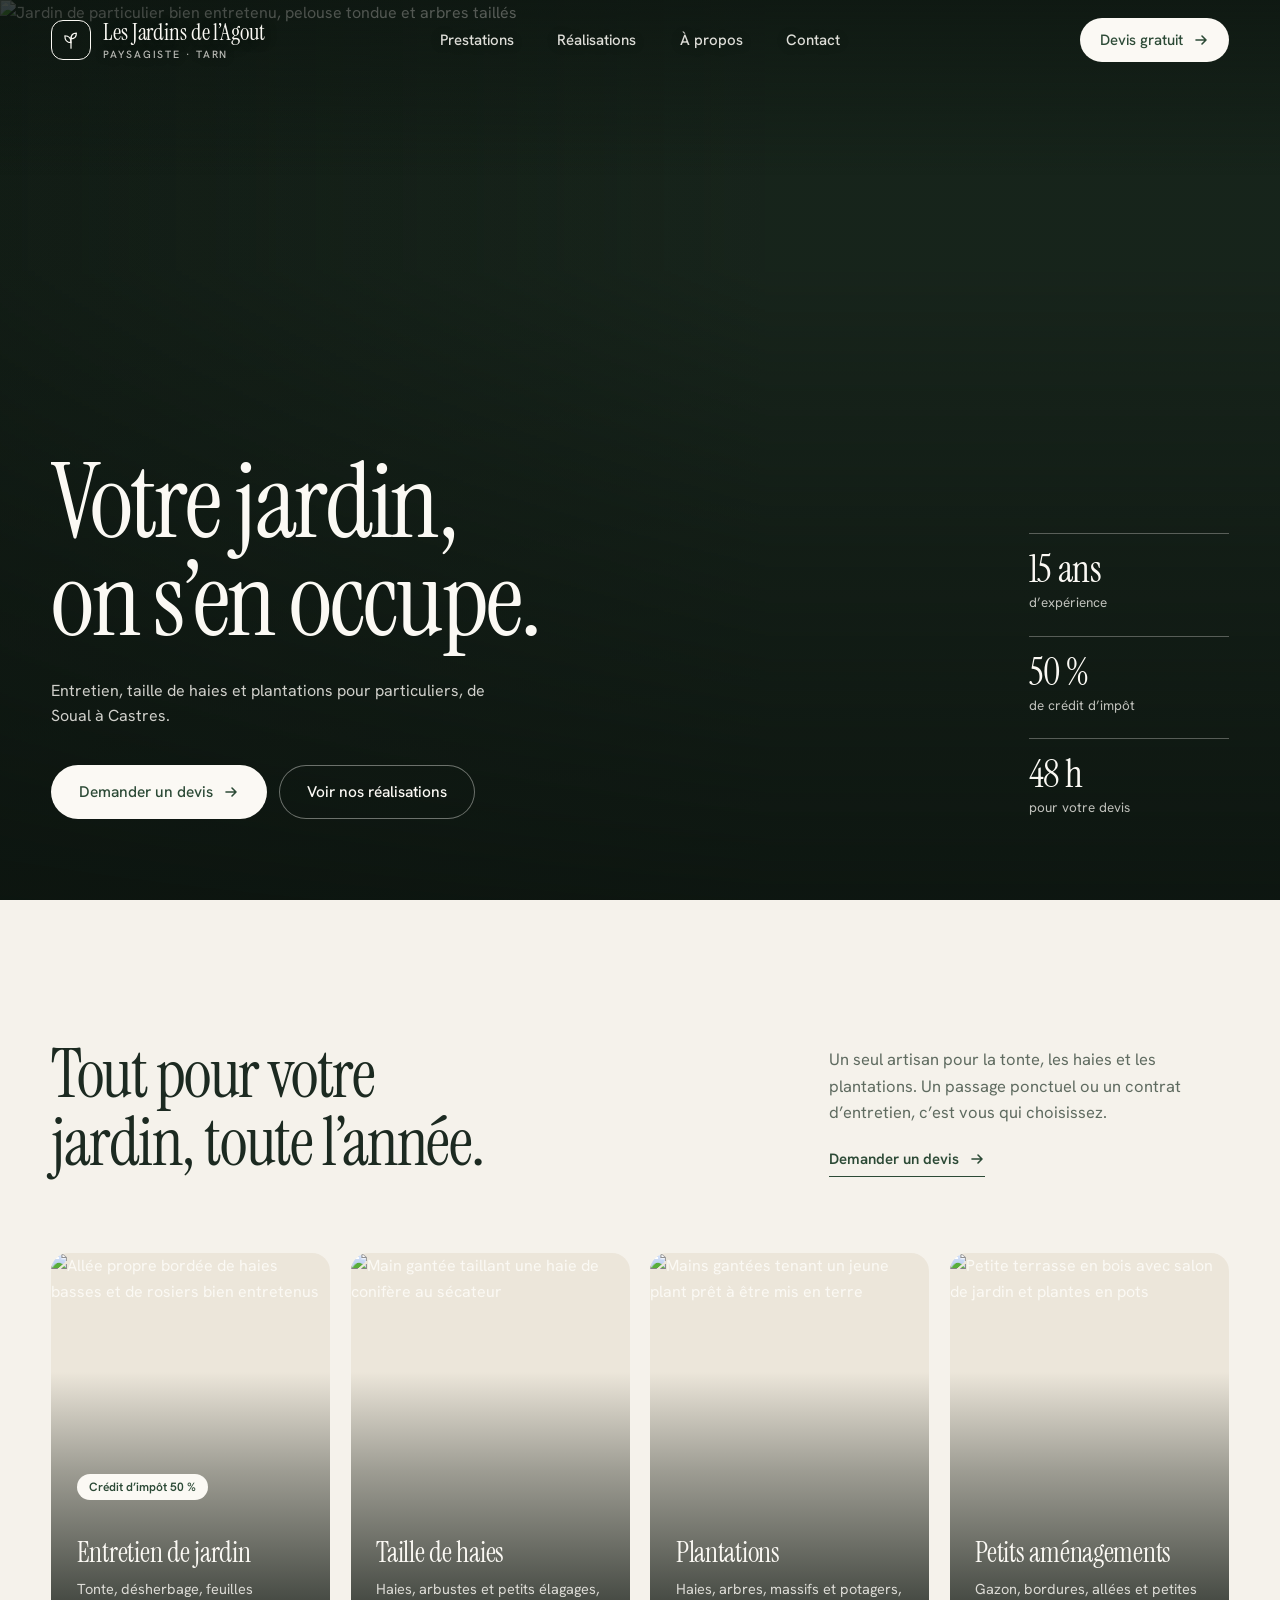
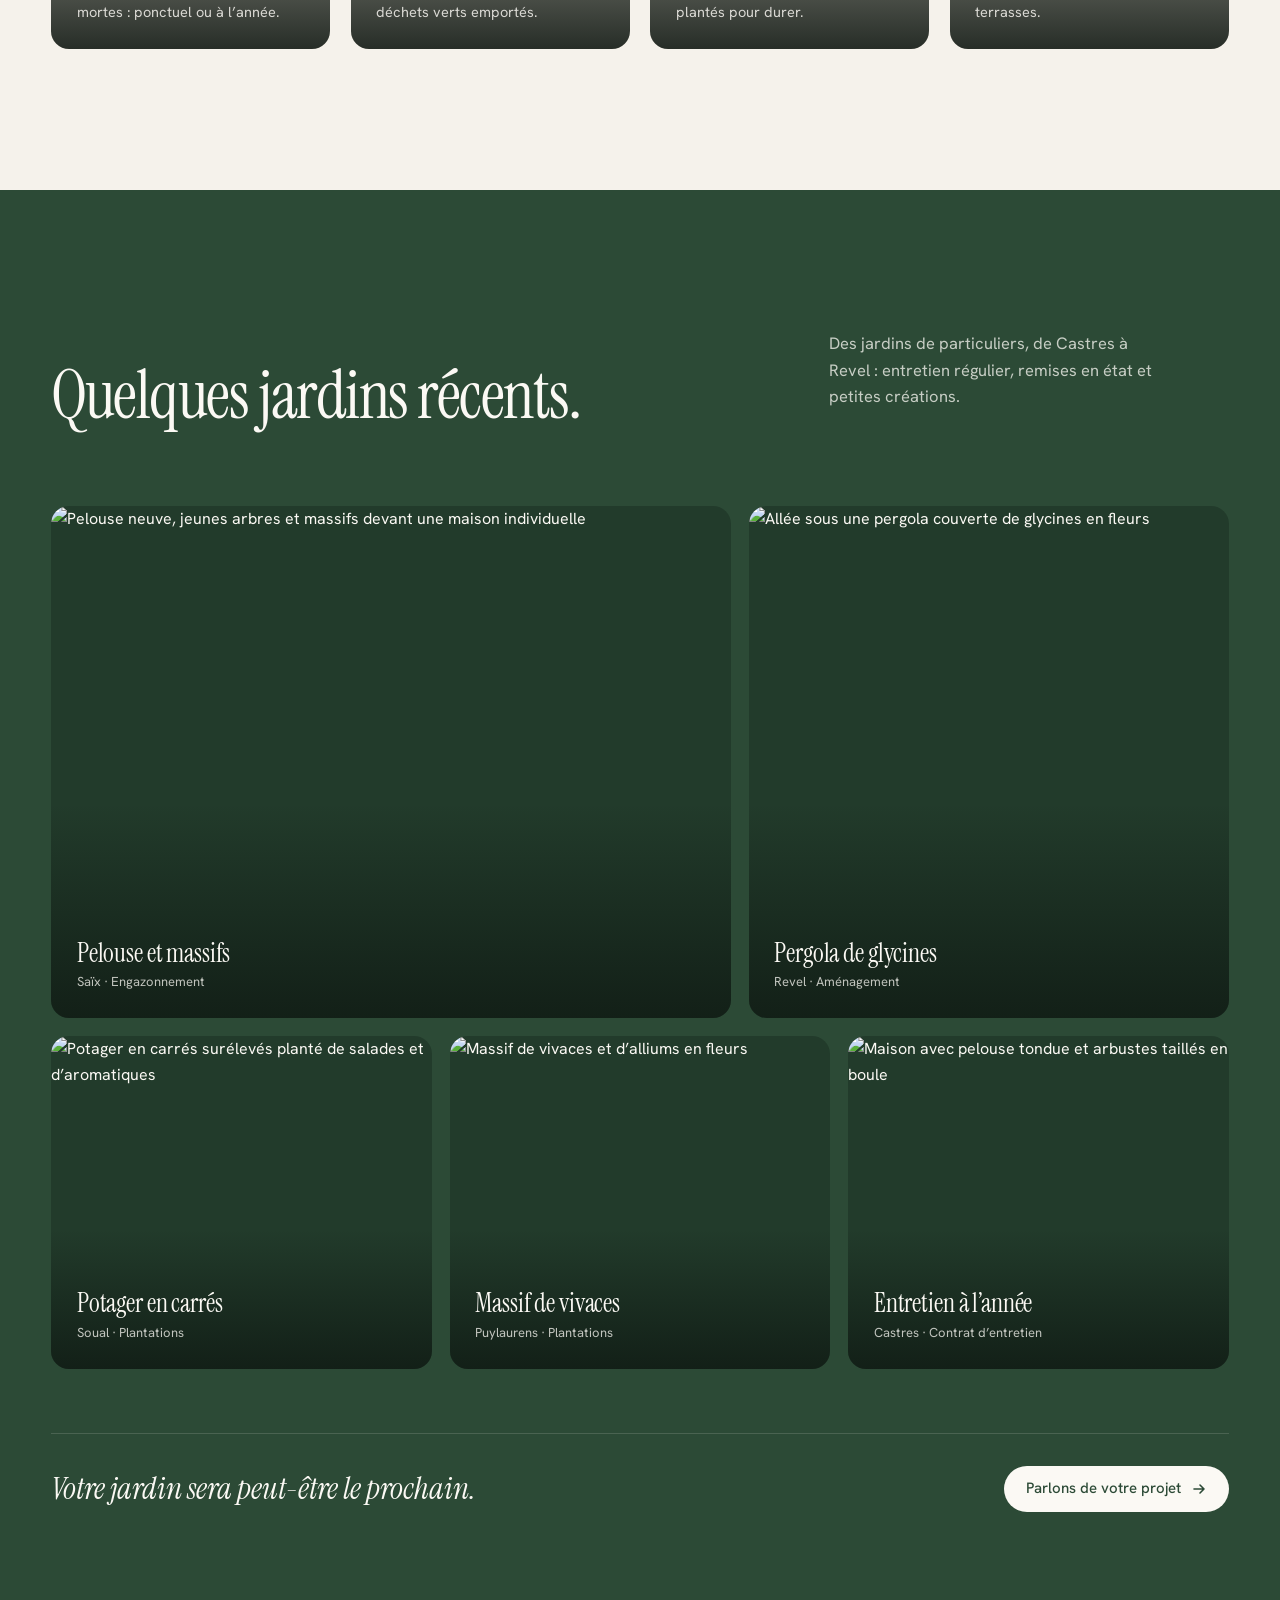
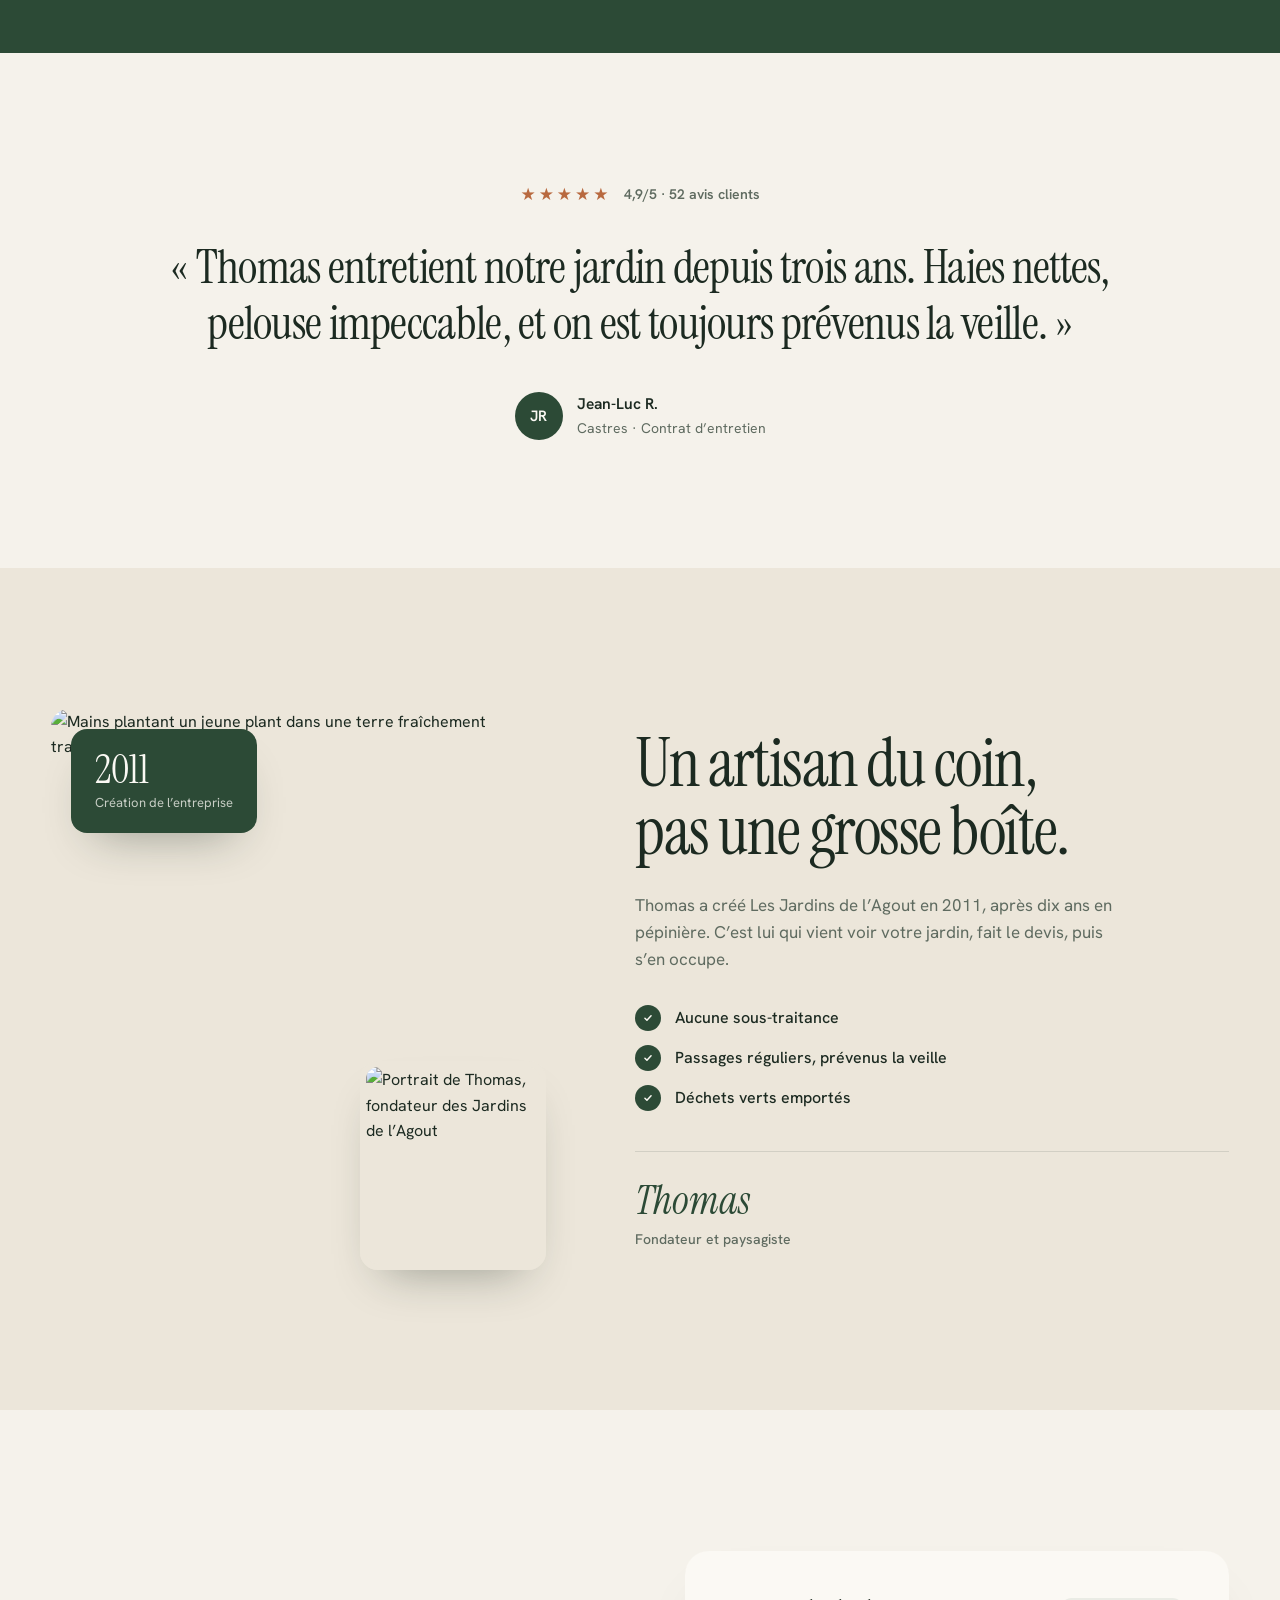
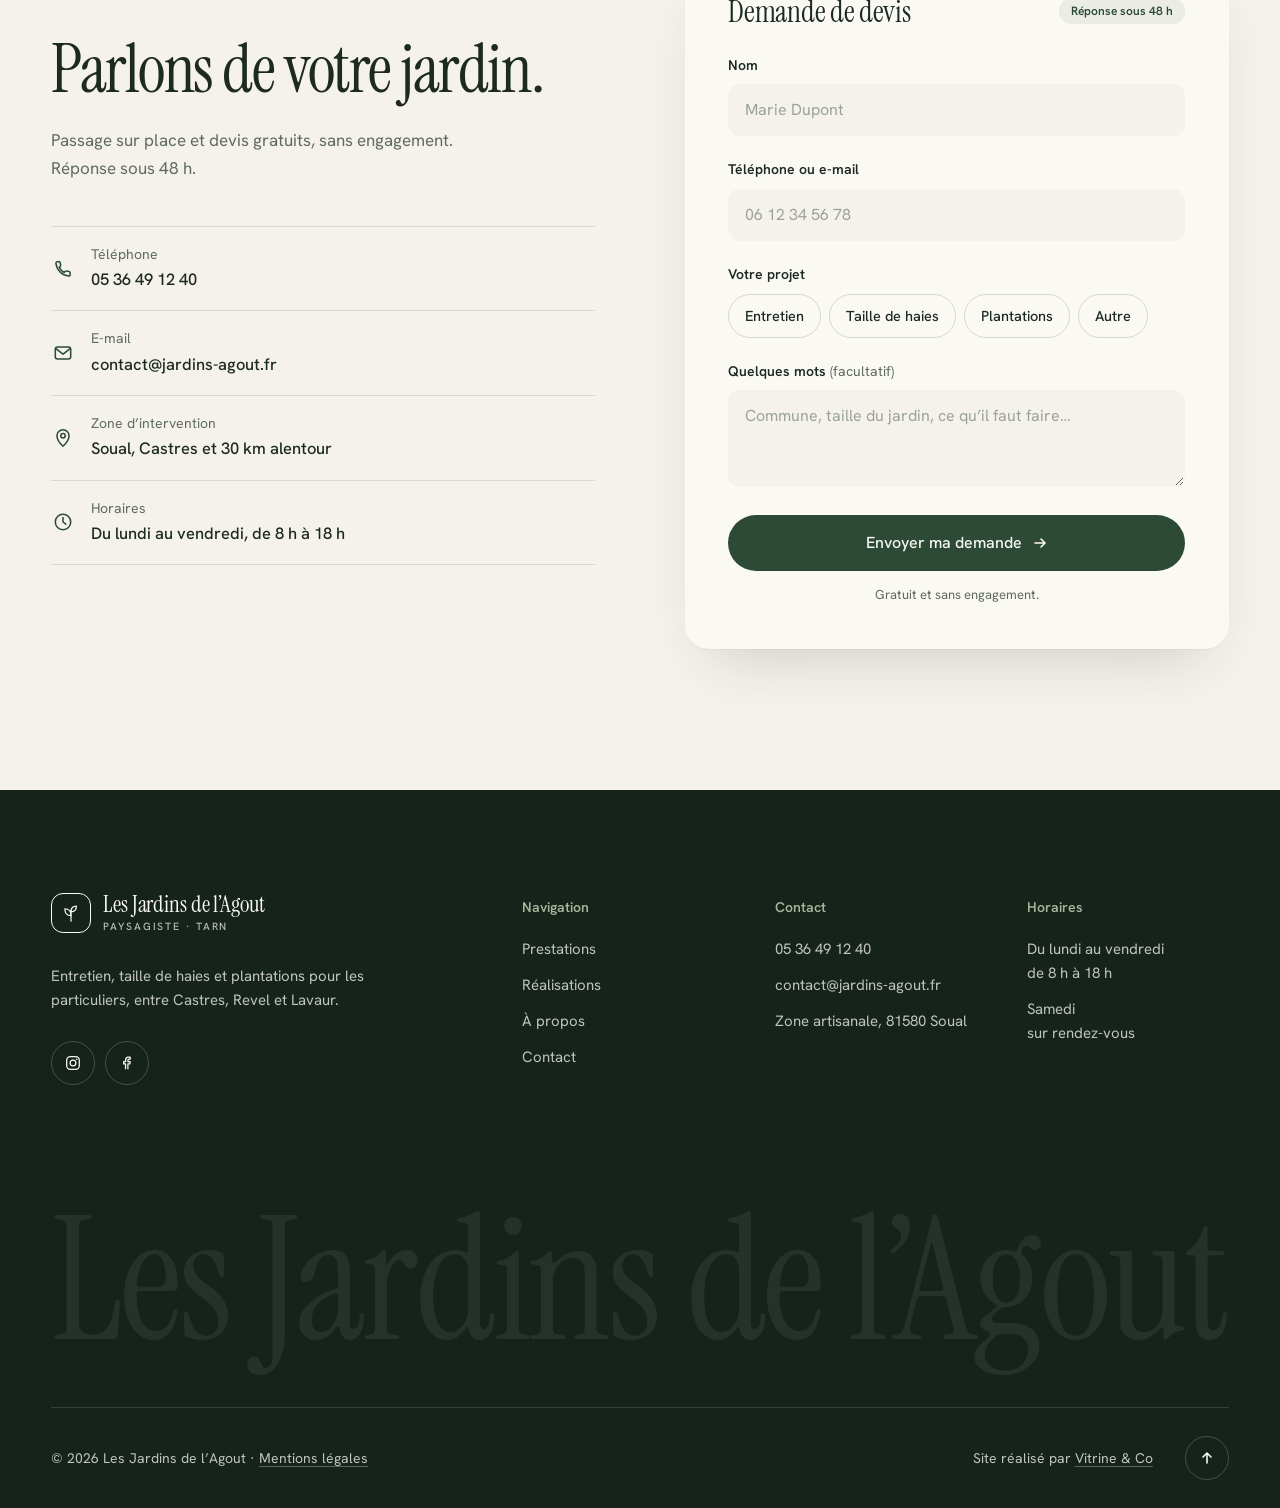
==== commit 100fd9a5: "Polish Hallmark : tokens, typographie, animations et formulaire honnête - Toutes les couleurs passen" ====
--- a/index.html
+++ b/index.html
@@ -3,11 +3,11 @@
 <head>
   <meta charset="utf-8">
   <meta name="viewport" content="width=device-width, initial-scale=1, viewport-fit=cover">
-  <title>Les Jardins de l'Agout · Paysagiste dans le Tarn</title>
-  <meta name="description" content="Paysagiste à Soual, près de Castres : entretien de jardin, taille de haies et plantations pour les particuliers. Devis gratuit, 50 % de crédit d'impôt.">
+  <title>Les Jardins de l’Agout · Paysagiste dans le Tarn</title>
+  <meta name="description" content="Paysagiste à Soual, près de Castres : entretien de jardin, taille de haies et plantations pour les particuliers. Devis gratuit, 50 % de crédit d’impôt.">
   <meta name="theme-color" content="#F5F2EB">
   <meta property="og:type" content="website">
-  <meta property="og:title" content="Les Jardins de l'Agout · Paysagiste dans le Tarn">
+  <meta property="og:title" content="Les Jardins de l’Agout · Paysagiste dans le Tarn">
   <meta property="og:description" content="Entretien, taille de haies et plantations autour de Castres. Devis gratuit.">
   <meta property="og:image" content="https://images.unsplash.com/photo-1594498653385-d5172c532c00?auto=format&fit=crop&w=1200&h=630&q=75">
   <link rel="preconnect" href="https://images.unsplash.com">
@@ -17,7 +17,7 @@
   <link rel="preconnect" href="https://fonts.gstatic.com" crossorigin>
   <link href="https://fonts.googleapis.com/css2?family=Instrument+Serif:ital@0;1&family=Hanken+Grotesk:wght@400;500;600&display=swap" rel="stylesheet">
   <link rel="stylesheet" href="css/style.css">
-  <script>if (!matchMedia("(prefers-reduced-motion: reduce)").matches) document.documentElement.classList.add("motion");</script>
+  <script>document.documentElement.classList.add("js"); if (!matchMedia("(prefers-reduced-motion: reduce)").matches) document.documentElement.classList.add("motion");</script>
 </head>
 <body>
 
@@ -29,7 +29,7 @@
 <header class="nav" data-state="top">
   <div class="container nav__bar">
 
-    <a class="brand" href="#top" aria-label="Les Jardins de l'Agout, retour en haut de page">
+    <a class="brand" href="#top" aria-label="Les Jardins de l’Agout, retour en haut de page">
       <svg class="brand__mark" viewBox="0 0 32 32" aria-hidden="true">
         <g fill="none" stroke="currentColor" stroke-width="1.6" stroke-linecap="round" stroke-linejoin="round">
           <path d="M16 27V12"/>
@@ -38,7 +38,7 @@
         </g>
       </svg>
       <span class="brand__text">
-        <span class="brand__name">Les Jardins de l'Agout</span>
+        <span class="brand__name">Les Jardins de l’Agout</span>
         <span class="brand__tag">Paysagiste · Tarn</span>
       </span>
     </a>
@@ -68,17 +68,17 @@
 <div class="menu" id="menu" aria-label="Menu" inert>
   <div class="container menu__inner">
     <nav class="menu__links" aria-label="Navigation mobile">
-      <a class="menu__link" href="#prestations"><span class="menu__num">01</span>Prestations</a>
-      <a class="menu__link" href="#realisations"><span class="menu__num">02</span>Réalisations</a>
-      <a class="menu__link" href="#a-propos"><span class="menu__num">03</span>À propos</a>
-      <a class="menu__link" href="#contact"><span class="menu__num">04</span>Contact</a>
+      <a class="menu__link" href="#prestations">Prestations</a>
+      <a class="menu__link" href="#realisations">Réalisations</a>
+      <a class="menu__link" href="#a-propos">À propos</a>
+      <a class="menu__link" href="#contact">Contact</a>
     </nav>
     <div class="menu__foot">
       <a class="btn btn--light btn--block" href="#contact">
         Demander un devis gratuit
         <svg class="btn__arrow" viewBox="0 0 16 16" aria-hidden="true"><path d="M3 8h10M9 4l4 4-4 4" fill="none" stroke="currentColor" stroke-width="1.6" stroke-linecap="round" stroke-linejoin="round"/></svg>
       </a>
-      <p class="menu__info">Soual · Castres · 30&nbsp;km alentour<br>Du lundi au vendredi, 8&nbsp;h – 18&nbsp;h</p>
+      <p class="menu__info">Soual, Castres et 30&nbsp;km alentour<br>Du lundi au vendredi, de 8&nbsp;h à 18&nbsp;h</p>
     </div>
   </div>
 </div>
@@ -101,12 +101,11 @@
 
     <div class="container hero__inner">
       <div class="hero__content">
-        <p class="hero__eyebrow"><span class="dot" aria-hidden="true"></span>Paysagiste à Soual · Tarn</p>
         <h1 class="hero__title" id="hero-title">
           <span class="line"><span>Votre jardin,</span></span>
-          <span class="line"><span><em>on s'en occupe.</em></span></span>
+          <span class="line"><span>on s’en occupe.</span></span>
         </h1>
-        <p class="hero__lead">Entretien, taille de haies et plantations pour les particuliers autour de Castres. Devis gratuit, 50&nbsp;% déductibles des impôts.</p>
+        <p class="hero__lead">Entretien, taille de haies et plantations pour particuliers, de Soual à Castres.</p>
         <div class="hero__ctas">
           <a class="btn btn--light btn--lg" href="#contact">
             Demander un devis
@@ -117,15 +116,12 @@
       </div>
 
       <ul class="hero__facts" aria-label="En bref">
-        <li><strong>15&nbsp;ans</strong><span>d'expérience</span></li>
-        <li><strong>50&nbsp;%</strong><span>de crédit d'impôt</span></li>
+        <li><strong>15&nbsp;ans</strong><span>d’expérience</span></li>
+        <li><strong>50&nbsp;%</strong><span>de crédit d’impôt</span></li>
         <li><strong>48&nbsp;h</strong><span>pour votre devis</span></li>
       </ul>
     </div>
 
-    <a class="hero__scroll" href="#prestations" aria-label="Descendre vers les prestations">
-      <span class="hero__scroll-line" aria-hidden="true"></span>
-    </a>
   </section>
 
   <!-- =========================================================
@@ -135,11 +131,10 @@
     <div class="container">
       <header class="section-head">
         <div class="section-head__main" data-reveal>
-          <p class="eyebrow">Nos prestations</p>
-          <h2 class="h2" id="prestations-title">Tout pour votre jardin, <em>toute l'année.</em></h2>
+          <h2 class="h2" id="prestations-title">Tout pour votre jardin, toute l’année.</h2>
         </div>
         <div class="section-head__side" data-reveal>
-          <p>Un seul artisan pour la tonte, les haies et les plantations. Un passage ponctuel ou un contrat d'entretien, c'est vous qui choisissez.</p>
+          <p>Un seul artisan pour la tonte, les haies et les plantations. Un passage ponctuel ou un contrat d’entretien, c’est vous qui choisissez.</p>
           <a class="link-arrow" href="#contact">Demander un devis
             <svg viewBox="0 0 16 16" aria-hidden="true"><path d="M3 8h10M9 4l4 4-4 4" fill="none" stroke="currentColor" stroke-width="1.6" stroke-linecap="round" stroke-linejoin="round"/></svg>
           </a>
@@ -151,10 +146,9 @@
           <a class="service__link" href="#contact">
             <img class="service__img" src="https://images.unsplash.com/photo-1585320806297-9794b3e4eeae?auto=format&fit=crop&w=800&h=1100&q=75" alt="Allée propre bordée de haies basses et de rosiers bien entretenus" width="800" height="1100" loading="lazy">
             <div class="service__body">
-              <span class="service__badge">Crédit d'impôt 50&nbsp;%</span>
-              <span class="service__num">01</span>
+              <span class="service__badge">Crédit d’impôt 50&nbsp;%</span>
               <h3 class="service__title">Entretien de jardin</h3>
-              <p class="service__text">Tonte, désherbage, feuilles mortes&nbsp;: ponctuel ou à l'année.</p>
+              <p class="service__text">Tonte, désherbage, feuilles mortes&nbsp;: ponctuel ou à l’année.</p>
             </div>
           </a>
         </li>
@@ -162,7 +156,6 @@
           <a class="service__link" href="#contact">
             <img class="service__img" src="https://images.unsplash.com/photo-1617576683096-00fc8eecb3af?auto=format&fit=crop&w=800&h=1100&q=75" alt="Main gantée taillant une haie de conifère au sécateur" width="800" height="1100" loading="lazy">
             <div class="service__body">
-              <span class="service__num">02</span>
               <h3 class="service__title">Taille de haies</h3>
               <p class="service__text">Haies, arbustes et petits élagages, déchets verts emportés.</p>
             </div>
@@ -172,7 +165,6 @@
           <a class="service__link" href="#contact">
             <img class="service__img" src="https://images.unsplash.com/photo-1622383563227-04401ab4e5ea?auto=format&fit=crop&w=800&h=1100&q=75" alt="Mains gantées tenant un jeune plant prêt à être mis en terre" width="800" height="1100" loading="lazy">
             <div class="service__body">
-              <span class="service__num">03</span>
               <h3 class="service__title">Plantations</h3>
               <p class="service__text">Haies, arbres, massifs et potagers, plantés pour durer.</p>
             </div>
@@ -182,7 +174,6 @@
           <a class="service__link" href="#contact">
             <img class="service__img" src="https://images.unsplash.com/photo-1617850687395-620757feb1f3?auto=format&fit=crop&w=800&h=1100&q=75" alt="Petite terrasse en bois avec salon de jardin et plantes en pots" width="800" height="1100" loading="lazy">
             <div class="service__body">
-              <span class="service__num">04</span>
               <h3 class="service__title">Petits aménagements</h3>
               <p class="service__text">Gazon, bordures, allées et petites terrasses.</p>
             </div>
@@ -199,8 +190,7 @@
     <div class="container">
       <header class="section-head">
         <div class="section-head__main" data-reveal>
-          <p class="eyebrow">Réalisations</p>
-          <h2 class="h2" id="realisations-title">Quelques jardins <em>récents.</em></h2>
+          <h2 class="h2" id="realisations-title">Quelques jardins récents.</h2>
         </div>
         <div class="section-head__side" data-reveal>
           <p>Des jardins de particuliers, de Castres à Revel&nbsp;: entretien régulier, remises en état et petites créations.</p>
@@ -222,20 +212,20 @@
         </li>
         <li class="work__item" data-reveal>
           <button class="work__btn" type="button" data-full="https://images.unsplash.com/photo-1591857177580-dc82b9ac4e1e?auto=format&fit=crop&w=2000&q=80">
-            <img src="https://images.unsplash.com/photo-1591857177580-dc82b9ac4e1e?auto=format&fit=crop&w=800&h=700&q=75" alt="Potager en carrés surélevés planté de salades et d'aromatiques" width="800" height="700" loading="lazy">
+            <img src="https://images.unsplash.com/photo-1591857177580-dc82b9ac4e1e?auto=format&fit=crop&w=800&h=700&q=75" alt="Potager en carrés surélevés planté de salades et d’aromatiques" width="800" height="700" loading="lazy">
             <span class="work__cap"><strong>Potager en carrés</strong><span>Soual · Plantations</span></span>
           </button>
         </li>
         <li class="work__item" data-reveal>
           <button class="work__btn" type="button" data-full="https://images.unsplash.com/photo-1534710961216-75c88202f43e?auto=format&fit=crop&w=2000&q=80">
-            <img src="https://images.unsplash.com/photo-1534710961216-75c88202f43e?auto=format&fit=crop&w=800&h=700&q=75" alt="Massif de vivaces et d'alliums en fleurs" width="800" height="700" loading="lazy">
+            <img src="https://images.unsplash.com/photo-1534710961216-75c88202f43e?auto=format&fit=crop&w=800&h=700&q=75" alt="Massif de vivaces et d’alliums en fleurs" width="800" height="700" loading="lazy">
             <span class="work__cap"><strong>Massif de vivaces</strong><span>Puylaurens · Plantations</span></span>
           </button>
         </li>
         <li class="work__item" data-reveal>
           <button class="work__btn" type="button" data-full="https://images.unsplash.com/photo-1598228723793-52759bba239c?auto=format&fit=crop&w=2000&q=80">
             <img src="https://images.unsplash.com/photo-1598228723793-52759bba239c?auto=format&fit=crop&w=800&h=700&q=75" alt="Maison avec pelouse tondue et arbustes taillés en boule" width="800" height="700" loading="lazy">
-            <span class="work__cap"><strong>Entretien à l'année</strong><span>Castres · Contrat d'entretien</span></span>
+            <span class="work__cap"><strong>Entretien à l’année</strong><span>Castres · Contrat d’entretien</span></span>
           </button>
         </li>
       </ul>
@@ -253,7 +243,7 @@
   <!-- Visionneuse plein écran de la galerie -->
   <dialog class="lightbox" aria-label="Photo agrandie">
     <figure class="lightbox__fig">
-      <img class="lightbox__img" src="" alt="">
+      <img class="lightbox__img" src="https://images.unsplash.com/photo-1592595896551-12b371d546d5?auto=format&fit=crop&w=2000&q=80" alt="" loading="lazy">
       <figcaption class="lightbox__cap"></figcaption>
     </figure>
     <button class="lightbox__btn lightbox__close" type="button" aria-label="Fermer">
@@ -278,30 +268,29 @@
           <span>4,9/5 · 52 avis clients</span>
         </p>
         <blockquote class="quote__text">
-          <p>« Thomas entretient notre jardin depuis trois ans. Haies nettes, pelouse impeccable, et on est <em>toujours prévenus la veille</em>. »</p>
+          <p>« Thomas entretient notre jardin depuis trois ans. Haies nettes, pelouse impeccable, et on est toujours prévenus la veille. »</p>
         </blockquote>
         <figcaption class="quote__author">
           <span class="quote__avatar" aria-hidden="true">JR</span>
-          <span><strong>Jean-Luc R.</strong>Castres · Contrat d'entretien</span>
+          <span><strong>Jean-Luc R.</strong>Castres · Contrat d’entretien</span>
         </figcaption>
       </figure>
     </div>
   </section>
 
   <!-- =========================================================
-       L'ARTISAN
+       L’ARTISAN
        ========================================================= -->
   <section class="section artisan" id="a-propos" aria-labelledby="artisan-title">
     <div class="container artisan__grid">
       <div class="artisan__media" data-reveal>
         <img class="artisan__work" src="https://images.unsplash.com/photo-1611843467160-25afb8df1074?auto=format&fit=crop&w=900&h=1100&q=75" alt="Mains plantant un jeune plant dans une terre fraîchement travaillée" width="900" height="1100" loading="lazy">
-        <img class="artisan__portrait" src="https://images.unsplash.com/photo-1564564321837-a57b7070ac4f?auto=format&fit=facearea&facepad=3.2&w=500&h=560&q=75" alt="Portrait de Thomas, fondateur des Jardins de l'Agout" width="500" height="560" loading="lazy">
-        <p class="artisan__badge"><strong>2011</strong><span>Création de l'entreprise</span></p>
+        <img class="artisan__portrait" src="https://images.unsplash.com/photo-1564564321837-a57b7070ac4f?auto=format&fit=facearea&facepad=3.2&w=500&h=560&q=75" alt="Portrait de Thomas, fondateur des Jardins de l’Agout" width="500" height="560" loading="lazy">
+        <p class="artisan__badge"><strong>2011</strong><span>Création de l’entreprise</span></p>
       </div>
       <div class="artisan__text" data-reveal>
-        <p class="eyebrow">L'artisan</p>
-        <h2 class="h2" id="artisan-title">Un artisan du coin, <em>pas une grosse boîte.</em></h2>
-        <p class="artisan__lead">Thomas a créé Les Jardins de l'Agout en 2011, après dix ans en pépinière. C'est lui qui vient voir votre jardin, fait le devis, puis s'en occupe.</p>
+        <h2 class="h2" id="artisan-title">Un artisan du coin, pas une grosse boîte.</h2>
+        <p class="artisan__lead">Thomas a créé Les Jardins de l’Agout en 2011, après dix ans en pépinière. C’est lui qui vient voir votre jardin, fait le devis, puis s’en occupe.</p>
         <ul class="checks" role="list">
           <li>Aucune sous-traitance</li>
           <li>Passages réguliers, prévenus la veille</li>
@@ -319,8 +308,7 @@
     <div class="container contact__grid">
 
       <div class="contact__intro" data-reveal>
-        <p class="eyebrow">Contact</p>
-        <h2 class="h2" id="contact-title">Parlons de <em>votre jardin.</em></h2>
+        <h2 class="h2" id="contact-title">Parlons de votre jardin.</h2>
         <p class="contact__lead">Passage sur place et devis gratuits, sans engagement. Réponse sous 48&nbsp;h.</p>
 
         <ul class="contact__list" role="list">
@@ -334,18 +322,18 @@
           </li>
           <li>
             <span class="contact__icon" aria-hidden="true"><svg viewBox="0 0 20 20"><path d="M10 17.5s5.5-5 5.5-9.5a5.5 5.5 0 0 0-11 0c0 4.5 5.5 9.5 5.5 9.5Z" fill="none" stroke="currentColor" stroke-width="1.4" stroke-linejoin="round"/><circle cx="10" cy="8" r="2" fill="none" stroke="currentColor" stroke-width="1.4"/></svg></span>
-            <span><small>Zone d'intervention</small>Soual, Castres et 30&nbsp;km alentour</span>
+            <span><small>Zone d’intervention</small>Soual, Castres et 30&nbsp;km alentour</span>
           </li>
           <li>
             <span class="contact__icon" aria-hidden="true"><svg viewBox="0 0 20 20"><circle cx="10" cy="10" r="7" fill="none" stroke="currentColor" stroke-width="1.4"/><path d="M10 6v4l2.5 2" fill="none" stroke="currentColor" stroke-width="1.4" stroke-linecap="round" stroke-linejoin="round"/></svg></span>
-            <span><small>Horaires</small>Du lundi au vendredi, 8&nbsp;h – 18&nbsp;h</span>
+            <span><small>Horaires</small>Du lundi au vendredi, de 8&nbsp;h à 18&nbsp;h</span>
           </li>
         </ul>
       </div>
 
       <div class="contact__card" data-reveal>
-        <!-- Démo : le formulaire n'envoie rien, il affiche un message de confirmation. -->
-        <form class="form" id="devis-form" novalidate>
+        <!-- data-endpoint : coller ici l'adresse du service d'envoi (Formspree, Web3Forms…). Vide = rien n'est envoyé, et le formulaire le dit. -->
+        <form class="form" id="devis-form" data-endpoint="" novalidate>
           <div class="form__head">
             <h3>Demande de devis</h3>
             <span class="pill">Réponse sous 48&nbsp;h</span>
@@ -376,19 +364,19 @@
 
           <div class="field">
             <label for="f-msg">Quelques mots <span class="optional">(facultatif)</span></label>
-            <textarea id="f-msg" name="message" rows="3" placeholder="Commune, taille du jardin, ce qu'il faut faire…"></textarea>
+            <textarea id="f-msg" name="message" rows="3" placeholder="Commune, taille du jardin, ce qu’il faut faire…"></textarea>
           </div>
 
           <button class="btn btn--block" type="submit">
             Envoyer ma demande
             <svg class="btn__arrow" viewBox="0 0 16 16" aria-hidden="true"><path d="M3 8h10M9 4l4 4-4 4" fill="none" stroke="currentColor" stroke-width="1.6" stroke-linecap="round" stroke-linejoin="round"/></svg>
           </button>
-          <p class="form__note">Gratuit et sans engagement.</p>
+          <p class="form__note" aria-live="polite">Gratuit et sans engagement.</p>
         </form>
 
         <div class="form__success" hidden tabindex="-1">
           <span class="form__check" aria-hidden="true"><svg viewBox="0 0 24 24"><path d="m6 12.5 4 4 8-9" fill="none" stroke="currentColor" stroke-width="1.8" stroke-linecap="round" stroke-linejoin="round"/></svg></span>
-          <h3>Merci, c'est bien reçu.</h3>
+          <h3>Merci, c’est bien reçu.</h3>
           <p>Thomas vous rappelle sous 48&nbsp;h pour passer voir votre jardin.</p>
         </div>
       </div>
@@ -404,7 +392,7 @@
   <div class="container">
     <div class="footer__grid">
       <div class="footer__brand">
-        <a class="brand" href="#top" aria-label="Les Jardins de l'Agout, retour en haut de page">
+        <a class="brand" href="#top" aria-label="Les Jardins de l’Agout, retour en haut de page">
           <svg class="brand__mark" viewBox="0 0 32 32" aria-hidden="true">
             <g fill="none" stroke="currentColor" stroke-width="1.6" stroke-linecap="round" stroke-linejoin="round">
               <path d="M16 27V12"/>
@@ -413,7 +401,7 @@
             </g>
           </svg>
           <span class="brand__text">
-            <span class="brand__name">Les Jardins de l'Agout</span>
+            <span class="brand__name">Les Jardins de l’Agout</span>
             <span class="brand__tag">Paysagiste · Tarn</span>
           </span>
         </a>
@@ -450,18 +438,18 @@
       <div class="footer__col">
         <h3>Horaires</h3>
         <ul role="list">
-          <li>Lun. – ven.<br>8&nbsp;h – 18&nbsp;h</li>
+          <li>Du lundi au vendredi<br>de 8&nbsp;h à 18&nbsp;h</li>
           <li>Samedi<br>sur rendez-vous</li>
         </ul>
       </div>
     </div>
 
     <svg class="footer__wordmark" viewBox="0 0 874 140" aria-hidden="true" focusable="false">
-      <text x="0" y="112" textLength="873" lengthAdjust="spacingAndGlyphs">Les Jardins de l'Agout</text>
+      <text x="0" y="112" textLength="873" lengthAdjust="spacingAndGlyphs">Les Jardins de l’Agout</text>
     </svg>
 
     <div class="footer__bottom">
-      <p>© <span data-year>2026</span> Les Jardins de l'Agout · <a href="mentions-legales.html">Mentions légales</a></p>
+      <p>© <span data-year>2026</span> Les Jardins de l’Agout · <a href="mentions-legales.html">Mentions légales</a></p>
       <p>Site réalisé par <a href="#">Vitrine &amp; Co</a></p>
       <a class="footer__top" href="#top" aria-label="Retour en haut de page">
         <svg viewBox="0 0 16 16" aria-hidden="true"><path d="M8 13V3M4 7l4-4 4 4" fill="none" stroke="currentColor" stroke-width="1.6" stroke-linecap="round" stroke-linejoin="round"/></svg>
--- a/css/style.css
+++ b/css/style.css
@@ -1,3 +1,15 @@
+/* Hallmark · checked: 2026-11-26 · genre: editorial (inferred)
+ * floor: 0 FAIL · reflex: 0 · fixed: 7a, 10a, 19, 34, 38i, 38ii, 38iii, 48, 50, 54, 62, 63, 67, 70, 76, 11, 18, 26b, 29, F1, F3, F5, F23, F24 · structural: printed (3, 8, 42, 58, 24b, F15)
+ * built: the project · redesign: polish · v2.0.0 */
+/* Hallmark · dropped .hero__scroll, .service__num, .menu__num · 66 names the scroll cue and the 01 to 04 tile counts; the nav already links to #prestations */
+/* Hallmark · reworded "Entretien, taille de haies et plantations pour les particuliers autour de Castres. Devis gratuit, 50 % déductibles des impôts." to "Entretien, taille de haies et plantations pour particuliers, de Soual à Castres." · 54 folds the hero eyebrow's place into the lead, 58 caps it at twelve words */
+/* Hallmark · reworded "Soual · Castres · 30 km alentour" to "Soual, Castres et 30 km alentour" · 63 names the dotted meta string */
+/* Hallmark · reworded "8 h – 18 h" to "de 8 h à 18 h" · 19 names the dash in the opening hours */
+/* Hallmark · dismissed 40 · the service titles sit in light ink over each photo darkened by the forest veil, read clearly on the 1440 capture */
+/* Hallmark · answered F3 · the footer wordmark is SVG text fitted by textLength on one line, so it cannot wrap; the h1 and every h2 carry balance */
+/* Hallmark · answered F15 · the 1040px hero measure and the section gaps belong to the kept layout of the jardin page; a polish does not re-space it */
+/* Hallmark · dismissed 49 · the réalisation captions are two-line labels inside the photo buttons, the jardin title over its commune */
+
 /* =============================================================
    Les Jardins de l'Agout · Refonte
    Direction : "jardin de pierre et de lin"
@@ -15,7 +27,42 @@
   --c-sage:     #A9B59A;   /* sauge : détails, filets        */
   --c-clay:     #B8693F;   /* terre cuite : accent rare      */
   --c-light:    #FBF9F4;   /* blanc cassé sur fond sombre    */
-  --c-line:     rgba(28, 42, 33, .12);
+  --c-night:    #18251C;   /* fond du hero avant la photo    */
+  --c-night-2:  #16231A;   /* pied de page                   */
+  --c-shade:    #0C140F;   /* voiles sur les photos          */
+  --c-error:    #B44A35;
+  --c-placeholder: #9AA39A;
+
+  /* Transparences, toujours dérivées de la palette */
+  --c-line:      color-mix(in srgb, var(--c-ink) 12%, transparent);
+  --c-ink-14:    color-mix(in srgb, var(--c-ink) 14%, transparent);
+  --c-ink-16:    color-mix(in srgb, var(--c-ink) 16%, transparent);
+  --c-ink-20:    color-mix(in srgb, var(--c-ink) 20%, transparent);
+  --c-forest-08: color-mix(in srgb, var(--c-forest) 8%, transparent);
+  --c-light-07:  color-mix(in srgb, var(--c-light) 7%, transparent);
+  --c-light-10:  color-mix(in srgb, var(--c-light) 10%, transparent);
+  --c-light-14:  color-mix(in srgb, var(--c-light) 14%, transparent);
+  --c-light-20:  color-mix(in srgb, var(--c-light) 20%, transparent);
+  --c-light-30:  color-mix(in srgb, var(--c-light) 30%, transparent);
+  --c-light-40:  color-mix(in srgb, var(--c-light) 40%, transparent);
+  --c-light-68:  color-mix(in srgb, var(--c-light) 68%, transparent);
+  --c-light-75:  color-mix(in srgb, var(--c-light) 75%, transparent);
+  --c-light-82:  color-mix(in srgb, var(--c-light) 82%, transparent);
+  --c-light-92:  color-mix(in srgb, var(--c-light) 92%, transparent);
+  --c-shade-96:  color-mix(in srgb, var(--c-shade) 96%, transparent);
+  --c-current-35: color-mix(in srgb, currentColor 35%, transparent);
+
+  /* Voiles et ombres */
+  --veil-nav: linear-gradient(to bottom, color-mix(in srgb, var(--c-shade) 66%, transparent) 0%, color-mix(in srgb, var(--c-shade) 38%, transparent) 40%, color-mix(in srgb, var(--c-shade) 0%, transparent) 100%);
+  --veil-hero:
+    linear-gradient(to top, color-mix(in srgb, var(--c-shade) 86%, transparent) 0%, color-mix(in srgb, var(--c-shade) 45%, transparent) 38%, color-mix(in srgb, var(--c-shade) 5%, transparent) 70%),
+    linear-gradient(to right, color-mix(in srgb, var(--c-shade) 45%, transparent) 0%, color-mix(in srgb, var(--c-shade) 0%, transparent) 60%);
+  --veil-hero-sm: linear-gradient(to top, color-mix(in srgb, var(--c-shade) 94%, transparent) 0%, color-mix(in srgb, var(--c-shade) 80%, transparent) 50%, color-mix(in srgb, var(--c-shade) 55%, transparent) 70%, color-mix(in srgb, var(--c-shade) 15%, transparent) 100%);
+  --veil-card: linear-gradient(to top, color-mix(in srgb, var(--c-shade) 88%, transparent) 0%, color-mix(in srgb, var(--c-shade) 35%, transparent) 45%, color-mix(in srgb, var(--c-shade) 0%, transparent) 70%);
+  --veil-work: linear-gradient(to top, color-mix(in srgb, var(--c-shade) 70%, transparent) 0%, color-mix(in srgb, var(--c-shade) 0%, transparent) 42%);
+  --shadow-text: 0 1px 14px color-mix(in srgb, var(--c-shade) 35%, transparent);
+  --shadow-float: 0 24px 48px -24px color-mix(in srgb, var(--c-ink) 42%, transparent);
+  --shadow-card: 0 1px 0 color-mix(in srgb, var(--c-ink) 4%, transparent), 0 30px 60px -30px color-mix(in srgb, var(--c-ink) 22%, transparent);
 
   /* Typo */
   --f-display: "Instrument Serif", "Times New Roman", serif;
@@ -32,16 +79,17 @@
   --ease:     cubic-bezier(.22, .8, .24, 1);
   --ease-io:  cubic-bezier(.65, 0, .25, 1);
 
-  /* Navbar */
-  --nav-h: 88px;
-  --nav-h-scrolled: 70px;
+  /* Navbar : une seule hauteur, rien ne s'anime en hauteur */
+  --nav-h: 80px;
+  --nav-h-scrolled: 80px;
 }
 
 /* ---------- 2. Base ---------- */
 *, *::before, *::after { box-sizing: border-box; }
-html { -webkit-text-size-adjust: 100%; scroll-behavior: smooth; scroll-padding-top: var(--nav-h-scrolled); }
+html { -webkit-text-size-adjust: 100%; scroll-behavior: smooth; scroll-padding-top: var(--nav-h-scrolled); overflow-x: clip; }
 body {
   margin: 0;
+  overflow-x: clip;
   background: var(--c-bg);
   color: var(--c-ink);
   font: 400 16px/1.6 var(--f-text);
@@ -69,17 +117,19 @@
   display: inline-flex; align-items: center; justify-content: center; gap: 10px;
   height: 46px; padding: 0 22px;
   border-radius: var(--r-pill);
-  font: 500 15px/1 var(--f-text); letter-spacing: .005em; white-space: nowrap;
+  font: 500 15px/1 var(--f-text); white-space: nowrap;
   background: var(--c-forest); color: var(--c-light);
-  transition: background-color .35s var(--ease), color .35s var(--ease), transform .35s var(--ease), box-shadow .35s var(--ease);
+  transition: background-color .35s var(--ease), color .35s var(--ease), transform .2s var(--ease), box-shadow .35s var(--ease);
 }
 .btn:hover { background: var(--c-forest-2); }
-.btn:active { transform: scale(.97); }
+.btn:active { transform: translateY(1px); }
+.btn:disabled, .btn[aria-disabled="true"] { opacity: .55; cursor: not-allowed; transform: none; }
+.btn[aria-busy="true"] { cursor: progress; }
 .btn__arrow { width: 16px; height: 16px; flex: none; transition: transform .35s var(--ease); }
 .btn:hover .btn__arrow { transform: translateX(3px); }
 
 .btn--light { background: var(--c-light); color: var(--c-forest); }
-.btn--light:hover { background: #fff; }
+.btn--light:hover { background: var(--c-bg); }
 .btn--block { width: 100%; height: 56px; font-size: 16px; }
 
 
@@ -92,28 +142,25 @@
   transition: transform .5s var(--ease), color .4s var(--ease);
 }
 
-/* Fond : voile dégradé en haut de page, verre dépoli au défilement */
+/* Fond : voile dégradé en haut de page, fond lin plein au défilement */
 .nav::before {
   content: ""; position: absolute; inset: 0 0 -120% 0; z-index: -1; pointer-events: none;
-  background: linear-gradient(to bottom, rgba(12, 20, 15, .66) 0%, rgba(12, 20, 15, .38) 40%, rgba(12, 20, 15, 0) 100%);
+  background: var(--veil-nav);
   transition: opacity .4s var(--ease);
 }
 .nav[data-state="top"]:not(.is-open) .brand__text,
-.nav[data-state="top"]:not(.is-open) .nav__link { text-shadow: 0 1px 14px rgba(0, 0, 0, .35); }
+.nav[data-state="top"]:not(.is-open) .nav__link { text-shadow: var(--shadow-text); }
 .nav::after {
   content: ""; position: absolute; inset: 0; z-index: -1;
-  background: rgba(245, 242, 235, .86);
-  -webkit-backdrop-filter: saturate(160%) blur(16px);
-          backdrop-filter: saturate(160%) blur(16px);
+  background: var(--c-bg);
   box-shadow: 0 1px 0 var(--c-line);
   opacity: 0;
   transition: opacity .4s var(--ease);
 }
 
 .nav__bar {
-  display: grid; grid-template-columns: 1fr auto 1fr; align-items: center;
+  display: grid; grid-template-columns: minmax(0, 1fr) auto minmax(0, 1fr); align-items: center;
   height: var(--nav-h);
-  transition: height .45s var(--ease);
 }
 
 /* --- Logo --- */
@@ -122,7 +169,7 @@
   width: 40px; height: 40px; padding: 7px; flex: none;
   border-radius: 12px;
   border: 1px solid currentColor;
-  transition: transform .6s var(--ease), border-color .4s, background-color .4s, color .4s;
+  transition: transform .6s var(--ease), border-color .4s var(--ease), background-color .4s var(--ease), color .4s var(--ease);
 }
 .brand:hover .brand__mark { transform: rotate(-8deg); }
 .brand__text { display: grid; line-height: 1; }
@@ -137,8 +184,8 @@
 .nav__links { display: flex; align-items: center; gap: clamp(28px, 3.4vw, 48px); }
 .nav__link {
   position: relative; padding: 8px 0;
-  font: 500 15px/1 var(--f-text); letter-spacing: .01em;
-  opacity: .88; transition: opacity .3s;
+  font: 500 15px/1 var(--f-text);
+  opacity: .88; transition: opacity .3s var(--ease);
 }
 .nav__link::after {
   content: ""; position: absolute; left: 0; right: 0; bottom: 0; height: 1px;
@@ -152,28 +199,27 @@
 /* --- Actions --- */
 .nav__actions { display: flex; align-items: center; gap: 12px; justify-self: end; }
 .btn--nav { height: 44px; padding: 0 20px; background: var(--c-light); color: var(--c-forest); }
-.btn--nav:hover { background: #fff; }
+.btn--nav:hover { background: var(--c-bg); }
 
 /* --- Bouton burger --- */
 .nav__toggle {
   display: none; position: relative;
   width: 46px; height: 46px; border-radius: var(--r-pill);
-  border: 1px solid color-mix(in srgb, currentColor 35%, transparent);
-  transition: border-color .4s, background-color .4s;
+  border: 1px solid var(--c-current-35);
+  transition: border-color .4s var(--ease), background-color .4s var(--ease);
 }
 .nav__toggle-line {
-  position: absolute; left: 14px; right: 14px; height: 1.6px; border-radius: 2px;
+  position: absolute; left: 14px; right: 14px; top: 22px; height: 1.6px; border-radius: 2px;
   background: currentColor;
-  transition: transform .5s var(--ease), top .5s var(--ease);
-}
-.nav__toggle-line:first-child { top: 18px; }
-.nav__toggle-line:last-child  { top: 26px; }
+  transition: transform .5s var(--ease);
+}
+.nav__toggle-line:first-child { transform: translateY(-4px); }
+.nav__toggle-line:last-child  { transform: translateY(4px); }
 
 /* --- État : défilé (fond clair) --- */
 .nav[data-state="scrolled"] { color: var(--c-ink); }
 .nav[data-state="scrolled"]::before { opacity: 0; }
 .nav[data-state="scrolled"]::after  { opacity: 1; }
-.nav[data-state="scrolled"] .nav__bar { height: var(--nav-h-scrolled); }
 .nav[data-state="scrolled"] .brand__mark { background: var(--c-forest); border-color: var(--c-forest); color: var(--c-light); }
 .nav[data-state="scrolled"] .btn--nav { background: var(--c-forest); color: var(--c-light); }
 .nav[data-state="scrolled"] .btn--nav:hover { background: var(--c-forest-2); }
@@ -185,8 +231,8 @@
 .nav.is-open { color: var(--c-light); transform: none; }
 .nav.is-open::before, .nav.is-open::after { opacity: 0; }
 .nav.is-open .brand__mark { background: transparent; border-color: currentColor; color: inherit; }
-.nav.is-open .nav__toggle-line:first-child { top: 22px; transform: rotate(45deg); }
-.nav.is-open .nav__toggle-line:last-child  { top: 22px; transform: rotate(-45deg); }
+.nav.is-open .nav__toggle-line:first-child { transform: rotate(45deg); }
+.nav.is-open .nav__toggle-line:last-child  { transform: rotate(-45deg); }
 
 
 /* ---------- Menu mobile ---------- */
@@ -220,37 +266,36 @@
 .menu__link {
   display: flex; align-items: baseline; gap: 18px;
   padding: 14px 0;
-  border-bottom: 1px solid rgba(251, 249, 244, .14);
+  border-bottom: 1px solid var(--c-light-14);
   font: 400 clamp(42px, 11vw, 64px)/1.05 var(--f-display); letter-spacing: -.015em;
 }
-.menu__link:first-child { border-top: 1px solid rgba(251, 249, 244, .14); }
-.menu__num { font: 500 12px/1 var(--f-text); letter-spacing: .12em; color: var(--c-sage); transform: translateY(-.9em); }
+.menu__link:first-child { border-top: 1px solid var(--c-light-14); }
 .menu__foot { display: grid; gap: 20px; margin-top: 40px; }
-.menu__info { margin: 0; font-size: 14px; line-height: 1.6; color: rgba(251, 249, 244, .66); text-align: center; }
+.menu__info { margin: 0; font-size: 14px; line-height: 1.6; color: var(--c-light-68); text-align: center; }
 
 /* Apparition en cascade des liens */
 .motion .menu__link, .motion .menu__foot {
   opacity: 0; transform: translateY(24px);
-  transition: opacity .4s ease, transform .4s var(--ease);
+  transition: opacity .4s var(--ease), transform .4s var(--ease);
 }
 .motion .menu.is-open .menu__link, .motion .menu.is-open .menu__foot {
   opacity: 1; transform: none;
-  transition: opacity .7s ease, transform .9s var(--ease);
-}
-.motion .menu.is-open .menu__link:nth-child(1) { transition-delay: .25s; }
-.motion .menu.is-open .menu__link:nth-child(2) { transition-delay: .32s; }
-.motion .menu.is-open .menu__link:nth-child(3) { transition-delay: .39s; }
-.motion .menu.is-open .menu__link:nth-child(4) { transition-delay: .46s; }
-.motion .menu.is-open .menu__foot              { transition-delay: .55s; }
+  transition: opacity .6s var(--ease), transform .7s var(--ease);
+}
+.motion .menu.is-open .menu__link:nth-child(1) { transition-delay: .2s; }
+.motion .menu.is-open .menu__link:nth-child(2) { transition-delay: .25s; }
+.motion .menu.is-open .menu__link:nth-child(3) { transition-delay: .3s; }
+.motion .menu.is-open .menu__link:nth-child(4) { transition-delay: .35s; }
+.motion .menu.is-open .menu__foot              { transition-delay: .4s; }
 
 /* Entrée de la navbar au chargement */
-.motion .nav { animation: navIn 1s .15s var(--ease) backwards; }
+.motion .nav { animation: navIn .8s .1s var(--ease) backwards; }
 @keyframes navIn { from { opacity: 0; transform: translateY(-24px); } }
 
 /* ---------- Responsive navbar ---------- */
 @media (max-width: 960px) {
-  :root { --nav-h: 76px; --nav-h-scrolled: 64px; }
-  .nav__bar { grid-template-columns: 1fr auto; }
+  :root { --nav-h: 72px; --nav-h-scrolled: 72px; }
+  .nav__bar { grid-template-columns: minmax(0, 1fr) auto; }
   .nav__links { display: none; }
   .nav__toggle { display: block; }
 }
@@ -267,6 +312,7 @@
 @media (prefers-reduced-motion: reduce) {
   html { scroll-behavior: auto; }
   *, *::before, *::after { transition-duration: .01ms !important; animation-duration: .01ms !important; }
+  .js [data-reveal] { opacity: 1; transform: none; }
 }
 
 
@@ -279,16 +325,14 @@
   display: flex; align-items: flex-end;
   color: var(--c-light);
   overflow: clip;
-  background: #18251c;
+  background: var(--c-night);
 }
 .hero__media { position: absolute; inset: 0; z-index: -1; }
 .hero__img { width: 100%; height: 100%; object-fit: cover; object-position: 50% 58%; }
 /* Voile : bas sombre pour le texte, gauche légèrement assombrie */
 .hero__media::after {
   content: ""; position: absolute; inset: 0;
-  background:
-    linear-gradient(to top, rgba(12, 20, 15, .86) 0%, rgba(12, 20, 15, .45) 38%, rgba(12, 20, 15, .05) 70%),
-    linear-gradient(to right, rgba(12, 20, 15, .45) 0%, rgba(12, 20, 15, 0) 60%);
+  background: var(--veil-hero);
 }
 
 .hero__inner {
@@ -296,89 +340,67 @@
   padding-top: calc(var(--nav-h) + 48px);
   padding-bottom: clamp(56px, 9vh, 104px);
 }
-.hero__content { max-width: 1040px; }
-
-.hero__eyebrow {
-  display: inline-flex; align-items: center; gap: 10px;
-  margin: 0 0 28px; padding: 8px 16px 8px 12px;
-  border: 1px solid rgba(251, 249, 244, .28); border-radius: var(--r-pill);
-  background: rgba(251, 249, 244, .08);
-  -webkit-backdrop-filter: blur(8px); backdrop-filter: blur(8px);
-  font: 500 13px/1 var(--f-text); letter-spacing: .06em;
-}
-.dot { width: 7px; height: 7px; border-radius: 50%; background: var(--c-sage); box-shadow: 0 0 0 4px rgba(169, 181, 154, .25); }
+.hero__content { max-width: 1040px; min-width: 0; }
 
 .hero__title {
   margin: 0;
   font: 400 clamp(54px, 8.2vw, 124px)/.94 var(--f-display);
   letter-spacing: -.025em;
+  text-wrap: balance;
+  overflow-wrap: break-word; min-width: 0;
 }
 .hero__title .line { display: block; overflow: clip; padding-bottom: .08em; margin-bottom: -.08em; }
 .hero__title .line > span { display: block; }
-.hero__title em { font-style: italic; color: #DDE5D2; }
 
 .hero__lead {
   max-width: 470px; margin: 28px 0 0;
   font-size: clamp(16px, 1.25vw, 18px); line-height: 1.6;
-  color: rgba(251, 249, 244, .82);
+  color: var(--c-light-82);
+  text-wrap: pretty;
 }
 .hero__ctas { display: flex; flex-wrap: wrap; gap: 12px; margin-top: 36px; }
 
 .btn--lg { height: 54px; padding: 0 28px; font-size: 15.5px; }
 .btn--ghost {
   background: transparent; color: var(--c-light);
-  box-shadow: inset 0 0 0 1px rgba(251, 249, 244, .4);
-}
-.btn--ghost:hover { background: rgba(251, 249, 244, .1); box-shadow: inset 0 0 0 1px rgba(251, 249, 244, .75); }
+  box-shadow: inset 0 0 0 1px var(--c-light-40);
+}
+.btn--ghost:hover { background: var(--c-light-10); box-shadow: inset 0 0 0 1px var(--c-light-75); }
 
 /* Chiffres clés */
 .hero__facts {
   list-style: none; margin: 0; padding: 0;
   display: grid; gap: 22px; min-width: 200px;
 }
-.hero__facts li { display: grid; gap: 4px; padding-top: 16px; border-top: 1px solid rgba(251, 249, 244, .25); }
-.hero__facts strong { font: 400 38px/1 var(--f-display); letter-spacing: -.01em; }
-.hero__facts span { font-size: 13.5px; color: rgba(251, 249, 244, .7); }
-
-/* Indicateur de défilement */
-.hero__scroll {
-  position: absolute; left: 50%; bottom: 0; translate: -50% 0;
-  width: 1px; height: 72px; overflow: hidden;
-}
-.hero__scroll-line { position: absolute; inset: 0; background: rgba(251, 249, 244, .55); }
-.motion .hero__scroll-line { animation: scrollCue 2.4s var(--ease-io) infinite; }
-@keyframes scrollCue { 0% { transform: translateY(-100%); } 55%, 100% { transform: translateY(100%); } }
-
-/* Animations d'entrée */
-.motion .hero__img { animation: heroZoom 2.6s var(--ease) both; }
-@keyframes heroZoom { from { transform: scale(1.12); filter: brightness(.7); } }
-.motion .hero__title .line > span { animation: lineUp 1.2s var(--ease) both; }
-.motion .hero__title .line:nth-child(1) > span { animation-delay: .35s; }
-.motion .hero__title .line:nth-child(2) > span { animation-delay: .48s; }
+.hero__facts li { display: grid; gap: 4px; padding-top: 16px; border-top: 1px solid var(--c-light-30); }
+.hero__facts strong { font: 400 38px/1 var(--f-display); letter-spacing: -.01em; font-variant-numeric: tabular-nums; }
+.hero__facts span { font-size: 13.5px; color: var(--c-light-75); }
+
+/* Animations d'entrée : courtes, le texte arrive en moins d'une seconde */
+.motion .hero__img { animation: heroZoom 1.8s var(--ease) both; }
+@keyframes heroZoom { from { transform: scale(1.08); } }
+.motion .hero__title .line > span { animation: lineUp .9s var(--ease) both; }
+.motion .hero__title .line:nth-child(1) > span { animation-delay: .15s; }
+.motion .hero__title .line:nth-child(2) > span { animation-delay: .25s; }
 @keyframes lineUp { from { transform: translateY(105%); } }
-.motion .hero__eyebrow, .motion .hero__lead, .motion .hero__ctas, .motion .hero__facts li {
-  animation: fadeUp 1s var(--ease) both;
-}
-.motion .hero__eyebrow { animation-delay: .2s; }
-.motion .hero__lead    { animation-delay: .75s; }
-.motion .hero__ctas    { animation-delay: .9s; }
-.motion .hero__facts li:nth-child(1) { animation-delay: 1s; }
-.motion .hero__facts li:nth-child(2) { animation-delay: 1.1s; }
-.motion .hero__facts li:nth-child(3) { animation-delay: 1.2s; }
-@keyframes fadeUp { from { opacity: 0; transform: translateY(22px); } }
+.motion .hero__lead, .motion .hero__ctas, .motion .hero__facts li {
+  animation: fadeUp .7s var(--ease) both;
+}
+.motion .hero__lead    { animation-delay: .4s; }
+.motion .hero__ctas    { animation-delay: .5s; }
+.motion .hero__facts li:nth-child(1) { animation-delay: .55s; }
+.motion .hero__facts li:nth-child(2) { animation-delay: .6s; }
+.motion .hero__facts li:nth-child(3) { animation-delay: .65s; }
+@keyframes fadeUp { from { opacity: 0; transform: translateY(16px); } }
 
 @media (max-width: 960px) {
-  .hero__inner { grid-template-columns: 1fr; gap: 40px; }
-  .hero__facts { grid-template-columns: repeat(3, 1fr); gap: 16px; min-width: 0; }
+  .hero__inner { grid-template-columns: minmax(0, 1fr); gap: 40px; }
+  .hero__facts { grid-template-columns: repeat(3, minmax(0, 1fr)); gap: 16px; min-width: 0; }
   .hero__facts strong { font-size: 30px; }
-  .hero__scroll { display: none; }
 }
 @media (max-width: 560px) {
   .hero__img { object-position: 30% 50%; }
-  .hero__media::after {
-    background: linear-gradient(to top, rgba(12, 20, 15, .94) 0%, rgba(12, 20, 15, .8) 50%, rgba(12, 20, 15, .55) 70%, rgba(12, 20, 15, .15) 100%);
-  }
-  .hero__eyebrow { margin-bottom: 22px; font-size: 12px; }
+  .hero__media::after { background: var(--veil-hero-sm); }
   .hero__lead { margin-top: 20px; }
   .hero__ctas { margin-top: 28px; }
   .hero__ctas .btn { flex: 1 1 100%; }
@@ -392,28 +414,20 @@
    ============================================================= */
 .section { padding-block: clamp(88px, 11vw, 152px); }
 
-.eyebrow {
-  display: inline-flex; align-items: center; gap: 12px;
-  margin: 0 0 22px;
-  font: 600 12px/1 var(--f-text); letter-spacing: .16em; text-transform: uppercase;
-  color: var(--c-forest);
-}
-.eyebrow::before { content: ""; width: 28px; height: 1px; background: currentColor; opacity: .6; }
-
 .h2 {
   margin: 0;
   font: 400 clamp(40px, 5.2vw, 76px)/1.02 var(--f-display);
   letter-spacing: -.022em;
   text-wrap: balance;
-}
-.h2 em { font-style: italic; color: var(--c-forest); }
+  overflow-wrap: break-word; min-width: 0;
+}
 
 .section-head {
   display: grid; grid-template-columns: minmax(0, 7fr) minmax(0, 4fr); gap: 32px clamp(32px, 6vw, 96px);
   align-items: end;
   margin-bottom: clamp(48px, 6vw, 80px);
 }
-.section-head__side p { margin: 0 0 20px; max-width: 380px; color: var(--c-muted); font-size: 16.5px; }
+.section-head__side p { margin: 0 0 20px; max-width: 380px; color: var(--c-muted); font-size: 16.5px; text-wrap: pretty; }
 
 .link-arrow {
   display: inline-flex; align-items: center; gap: 10px;
@@ -426,16 +440,16 @@
 .link-arrow:hover { background-size: 0 1px; background-position: 100% 100%; }
 .link-arrow:hover svg { transform: translateX(4px); }
 
-/* Apparition au défilement */
-.motion [data-reveal] {
-  opacity: 0; transform: translateY(32px);
-  transition: opacity 1s var(--ease), transform 1.1s var(--ease);
+/* Apparition au défilement : cachée seulement quand le script a pris la main */
+.js.motion [data-reveal] {
+  opacity: 0; transform: translateY(16px);
+  transition: opacity .6s var(--ease), transform .7s var(--ease);
   transition-delay: var(--d, 0s);
 }
-.motion [data-reveal].is-in { opacity: 1; transform: none; }
+.js.motion [data-reveal].is-in { opacity: 1; transform: none; }
 
 @media (max-width: 860px) {
-  .section-head { grid-template-columns: 1fr; }
+  .section-head { grid-template-columns: minmax(0, 1fr); }
 }
 
 
@@ -456,33 +470,27 @@
 .service__img {
   position: absolute; inset: 0; z-index: -2;
   width: 100%; height: 100%; object-fit: cover;
-  transition: transform 1.2s var(--ease);
 }
 .service__link::before {
   content: ""; position: absolute; inset: 0; z-index: -1;
-  background: linear-gradient(to top, rgba(14, 24, 17, .88) 0%, rgba(14, 24, 17, .35) 45%, rgba(14, 24, 17, 0) 70%);
+  background: var(--veil-card);
   transition: opacity .6s var(--ease);
 }
 .service__body { position: relative; width: 100%; padding: clamp(20px, 2vw, 28px); }
-.service__num {
-  position: absolute; top: 0; left: clamp(20px, 2vw, 28px);
-  transform: translateY(-100%);
-  font: 500 12px/1 var(--f-text); letter-spacing: .14em; color: rgba(251, 249, 244, .7);
-}
 .service__title {
   margin: 0;
   font: 400 clamp(26px, 2.2vw, 32px)/1.08 var(--f-display); letter-spacing: -.01em;
 }
 .service__text {
-  margin: 10px 0 0; font-size: 14.5px; line-height: 1.55; color: rgba(251, 249, 244, .8);
+  margin: 10px 0 0; font-size: 14.5px; line-height: 1.55; color: var(--c-light-82);
 }
 .service__badge {
-  position: absolute; left: clamp(20px, 2vw, 28px); bottom: 100%; margin-bottom: 30px;
+  position: absolute; left: clamp(20px, 2vw, 28px); bottom: 100%; margin-bottom: 12px;
   padding: 7px 12px; border-radius: var(--r-pill);
   background: var(--c-light); color: var(--c-forest);
-  font: 600 11.5px/1 var(--f-text); letter-spacing: .02em;
-}
-/* Survol : la photo respire, une flèche apparaît */
+  font: 600 12px/1 var(--f-text);
+}
+/* Survol : la carte répond, la photo reste immobile */
 .service__link::after {
   content: ""; position: absolute; top: 18px; right: 18px;
   width: 44px; height: 44px; border-radius: 50%;
@@ -491,14 +499,14 @@
   transition: opacity .4s var(--ease), transform .5s var(--ease);
 }
 @media (hover: hover) {
-  .service__link:hover .service__img { transform: scale(1.06); }
   .service__link:hover::after { opacity: 1; transform: none; }
 }
+.service__link:focus-visible::after { opacity: 1; transform: none; }
 
 /* Cascade d'apparition des cartes */
-.services .service:nth-child(2) { --d: .08s; }
-.services .service:nth-child(3) { --d: .16s; }
-.services .service:nth-child(4) { --d: .24s; }
+.services .service:nth-child(2) { --d: .05s; }
+.services .service:nth-child(3) { --d: .1s; }
+.services .service:nth-child(4) { --d: .15s; }
 
 @media (max-width: 1080px) {
   .services { grid-template-columns: repeat(2, minmax(0, 1fr)); }
@@ -515,8 +523,8 @@
   .services::-webkit-scrollbar { display: none; }
   .service { flex: 0 0 80%; scroll-snap-align: start; }
   .service__link { aspect-ratio: 3 / 4; }
-  .motion .services [data-reveal] { transform: translateX(40px); }
-  .motion .services [data-reveal].is-in { transform: none; }
+  .js.motion .services [data-reveal] { transform: translateX(24px); }
+  .js.motion .services [data-reveal].is-in { transform: none; }
 }
 
 /* Points du carrousel (mobile uniquement) */
@@ -528,20 +536,19 @@
   }
   .services__dot::before {
     content: ""; position: absolute; top: 50%; left: 50%; translate: -50% -50%;
-    width: 7px; height: 7px; border-radius: var(--r-pill);
-    background: rgba(28, 42, 33, .2);
-    transition: width .45s var(--ease), background-color .3s;
+    width: 22px; height: 7px; border-radius: var(--r-pill);
+    background: var(--c-ink-20);
+    transform: scaleX(.32);
+    transition: transform .45s var(--ease), background-color .3s var(--ease);
   }
-  .services__dot[aria-current="true"]::before { width: 22px; background: var(--c-forest); }
+  .services__dot[aria-current="true"]::before { transform: none; background: var(--c-forest); }
 }
 
 /* =============================================================
    SECTION 4 · RÉALISATIONS
    ============================================================= */
 .section--dark { background: var(--c-forest); color: var(--c-light); }
-.section--dark .eyebrow { color: var(--c-sage); }
-.section--dark .h2 em { color: #CBD6BD; }
-.section--dark .section-head__side p { color: rgba(251, 249, 244, .72); }
+.section--dark .section-head__side p { color: var(--c-light-75); }
 
 .work {
   list-style: none; margin: 0; padding: 0;
@@ -558,17 +565,17 @@
   border-radius: var(--r-md); overflow: hidden; cursor: zoom-in;
   background: var(--c-forest-2); text-align: left;
 }
-.work__btn img { width: 100%; height: 100%; object-fit: cover; transition: transform 1.2s var(--ease); }
+.work__btn img { width: 100%; height: 100%; object-fit: cover; }
 .work__btn::before {
   content: ""; position: absolute; inset: 0; z-index: 1;
-  background: linear-gradient(to top, rgba(12, 22, 15, .7) 0%, rgba(12, 22, 15, 0) 42%);
+  background: var(--veil-work);
   transition: opacity .5s var(--ease);
 }
 /* Icône d'agrandissement au survol */
 .work__btn::after {
   content: ""; position: absolute; top: 16px; right: 16px; z-index: 2;
   width: 44px; height: 44px; border-radius: 50%;
-  background: rgba(251, 249, 244, .92) url("data:image/svg+xml,%3Csvg xmlns='http://www.w3.org/2000/svg' viewBox='0 0 16 16'%3E%3Cpath d='M8 3v10M3 8h10' fill='none' stroke='%232C4A36' stroke-width='1.6' stroke-linecap='round'/%3E%3C/svg%3E") center / 16px no-repeat;
+  background: var(--c-light-92) url("data:image/svg+xml,%3Csvg xmlns='http://www.w3.org/2000/svg' viewBox='0 0 16 16'%3E%3Cpath d='M8 3v10M3 8h10' fill='none' stroke='%232C4A36' stroke-width='1.6' stroke-linecap='round'/%3E%3C/svg%3E") center / 16px no-repeat;
   opacity: 0; transform: scale(.6);
   transition: opacity .4s var(--ease), transform .5s var(--ease);
 }
@@ -578,20 +585,20 @@
   color: var(--c-light);
 }
 .work__cap strong { font: 400 clamp(22px, 2vw, 28px)/1.1 var(--f-display); letter-spacing: -.005em; }
-.work__cap span { font-size: 13px; letter-spacing: .04em; color: rgba(251, 249, 244, .75); }
+.work__cap span { font-size: 13px; color: var(--c-light-75); }
 @media (hover: hover) {
-  .work__btn:hover img { transform: scale(1.05); }
   .work__btn:hover::after { opacity: 1; transform: none; }
 }
-.work__item:nth-child(2) { --d: .08s; }
-.work__item:nth-child(3) { --d: .04s; }
-.work__item:nth-child(4) { --d: .12s; }
-.work__item:nth-child(5) { --d: .2s; }
+.work__btn:focus-visible::after { opacity: 1; transform: none; }
+.work__item:nth-child(2) { --d: .05s; }
+.work__item:nth-child(3) { --d: .03s; }
+.work__item:nth-child(4) { --d: .08s; }
+.work__item:nth-child(5) { --d: .13s; }
 
 .work__foot {
   display: flex; align-items: center; justify-content: space-between; gap: 24px; flex-wrap: wrap;
   margin-top: clamp(40px, 5vw, 64px); padding-top: 32px;
-  border-top: 1px solid rgba(251, 249, 244, .16);
+  border-top: 1px solid var(--c-light-14);
 }
 .work__foot p { margin: 0; font: italic 400 clamp(24px, 2.4vw, 32px)/1.2 var(--f-display); }
 
@@ -612,31 +619,32 @@
 
 /* ---------- Visionneuse ---------- */
 .lightbox {
-  width: 100vw; height: 100dvh; max-width: none; max-height: none;
+  width: 100%; height: 100dvh; max-width: none; max-height: none;
   margin: 0; padding: 0; border: 0;
-  background: rgba(10, 16, 12, .96); color: var(--c-light);
+  background: var(--c-shade-96); color: var(--c-light);
   overflow: hidden;
 }
 .lightbox::backdrop { background: transparent; }
 .lightbox[open] { display: grid; place-items: center; }
-.motion .lightbox[open] { animation: lbIn .45s var(--ease); }
+.motion .lightbox[open] { animation: lbIn .4s var(--ease); }
 @keyframes lbIn { from { opacity: 0; } }
 .lightbox__fig { margin: 0; display: grid; justify-items: center; gap: 16px; padding: 72px 88px 40px; }
 .lightbox__img {
   max-width: min(1400px, 100%); max-height: calc(100dvh - 170px);
   width: auto; height: auto; border-radius: var(--r-sm); object-fit: contain;
 }
-.motion .lightbox__img.is-swapping { animation: lbImg .6s var(--ease); }
+.motion .lightbox__img.is-swapping { animation: lbImg .5s var(--ease); }
 @keyframes lbImg { from { opacity: 0; transform: scale(.98); } }
 .lightbox__cap { font: 400 22px/1.2 var(--f-display); text-align: center; }
-.lightbox__cap span { display: block; margin-top: 6px; font: 400 13px/1 var(--f-text); letter-spacing: .04em; color: rgba(251, 249, 244, .65); }
+.lightbox__cap span { display: block; margin-top: 6px; font: 400 14px/1.3 var(--f-text); color: var(--c-light-68); }
 .lightbox__btn {
   position: absolute; width: 52px; height: 52px; border-radius: 50%;
   display: grid; place-items: center;
-  border: 1px solid rgba(251, 249, 244, .3);
-  transition: background-color .3s, border-color .3s;
-}
-.lightbox__btn:hover { background: rgba(251, 249, 244, .1); border-color: rgba(251, 249, 244, .7); }
+  border: 1px solid var(--c-light-30);
+  transition: background-color .3s var(--ease), border-color .3s var(--ease);
+}
+.lightbox__btn:hover { background: var(--c-light-10); border-color: var(--c-light-68); }
+.lightbox__btn:active { background: var(--c-light-20); }
 .lightbox__btn svg { width: 18px; height: 18px; }
 .lightbox__close { top: 20px; right: 20px; }
 .lightbox__prev { left: 20px; top: 50%; translate: 0 -50%; }
@@ -657,7 +665,7 @@
 .quote__rating {
   display: inline-flex; align-items: center; gap: 12px; flex-wrap: wrap; justify-content: center;
   margin: 0 0 32px;
-  font-size: 13.5px; font-weight: 600; letter-spacing: .02em; color: var(--c-muted);
+  font-size: 14px; font-weight: 600; color: var(--c-muted);
 }
 .stars { color: var(--c-clay); font-size: 17px; letter-spacing: 3px; }
 .quote__text { margin: 0; }
@@ -666,7 +674,6 @@
   font: 400 clamp(30px, 3.7vw, 54px)/1.18 var(--f-display); letter-spacing: -.015em;
   text-wrap: balance;
 }
-.quote__text em { font-style: italic; color: var(--c-forest); }
 .quote__author {
   display: inline-flex; align-items: center; gap: 14px; margin-top: 40px;
   text-align: left; font-size: 14px; color: var(--c-muted);
@@ -675,7 +682,7 @@
 .quote__avatar {
   display: grid; place-items: center; width: 48px; height: 48px; border-radius: 50%;
   background: var(--c-forest); color: var(--c-light);
-  font-size: 14px; font-weight: 600; letter-spacing: .04em;
+  font-size: 15px; font-weight: 600;
 }
 
 
@@ -698,18 +705,18 @@
   width: 42%; height: auto; aspect-ratio: 25 / 28; object-fit: cover;
   border-radius: 18px;
   border: 6px solid var(--c-surface);
-  box-shadow: 0 24px 48px -24px rgba(28, 42, 33, .4);
+  box-shadow: var(--shadow-float);
 }
 .artisan__badge {
   position: absolute; left: 20px; top: 20px; margin: 0;
   display: grid; gap: 4px; padding: 20px 24px;
   border-radius: 16px; background: var(--c-forest); color: var(--c-light);
-  box-shadow: 0 24px 48px -24px rgba(28, 42, 33, .45);
-}
-.artisan__badge strong { font: 400 40px/1 var(--f-display); }
-.artisan__badge span { font-size: 13px; color: rgba(251, 249, 244, .75); }
-
-.artisan__lead { max-width: 520px; margin: 26px 0 0; font-size: 17px; color: var(--c-muted); }
+  box-shadow: var(--shadow-float);
+}
+.artisan__badge strong { font: 400 40px/1 var(--f-display); font-variant-numeric: tabular-nums; }
+.artisan__badge span { font-size: 13px; color: var(--c-light-75); }
+
+.artisan__lead { max-width: 520px; margin: 26px 0 0; font-size: 17px; color: var(--c-muted); text-wrap: pretty; }
 .checks { list-style: none; margin: 32px 0 0; padding: 0; display: grid; gap: 14px; }
 .checks li { display: flex; align-items: center; gap: 14px; font-weight: 500; }
 .checks li::before {
@@ -722,12 +729,12 @@
 }
 .signature span {
   display: block; margin-top: 10px;
-  font: 500 13px/1 var(--f-text); font-style: normal; letter-spacing: .04em; color: var(--c-muted);
-}
-.artisan__text { --d: .1s; }
+  font: 500 14px/1.3 var(--f-text); font-style: normal; color: var(--c-muted);
+}
+.artisan__text { --d: .08s; }
 
 @media (max-width: 760px) {
-  .artisan__grid { grid-template-columns: 1fr; }
+  .artisan__grid { grid-template-columns: minmax(0, 1fr); }
   .artisan__media { max-width: 520px; }
 }
 @media (max-width: 560px) {
@@ -755,23 +762,20 @@
 
 .contact__list { list-style: none; margin: 44px 0 0; padding: 0; display: grid; }
 .contact__list li {
-  display: flex; align-items: center; gap: 18px;
+  display: flex; align-items: center; gap: 16px;
   padding: 18px 0; border-top: 1px solid var(--c-line);
   font-size: 16.5px; font-weight: 500;
 }
 .contact__list li:last-child { border-bottom: 1px solid var(--c-line); }
 .contact__list small {
   display: block; margin-bottom: 3px;
-  font: 500 12px/1.2 var(--f-text); letter-spacing: .08em; text-transform: uppercase; color: var(--c-muted);
-}
-.contact__list a { transition: color .3s; }
+  font: 400 14px/1.3 var(--f-text); color: var(--c-muted);
+}
+.contact__list a { transition: color .3s var(--ease); }
 .contact__list a:hover { color: var(--c-forest); text-decoration: underline; text-underline-offset: 4px; text-decoration-thickness: 1px; }
-.contact__icon {
-  flex: none; display: grid; place-items: center;
-  width: 46px; height: 46px; border-radius: 50%;
-  background: var(--c-surface); color: var(--c-forest);
-}
-.contact__icon svg { width: 20px; height: 20px; }
+/* L'icône à la taille du texte, sans pastille */
+.contact__icon { flex: none; display: grid; place-items: center; width: 24px; height: 24px; color: var(--c-forest); }
+.contact__icon svg { width: 22px; height: 22px; }
 
 /* Carte formulaire */
 .contact__card {
@@ -779,8 +783,7 @@
   padding: clamp(28px, 3.4vw, 48px);
   border-radius: 24px;
   background: var(--c-light);
-  box-shadow: 0 1px 0 rgba(28, 42, 33, .04), 0 30px 60px -30px rgba(28, 42, 33, .22);
-  border: 1px solid rgba(28, 42, 33, .07);
+  box-shadow: var(--shadow-card);
 }
 .form { display: grid; gap: 22px; }
 .form[hidden] { display: none; }
@@ -788,7 +791,7 @@
 .form__head h3 { margin: 0; font: 400 30px/1.1 var(--f-display); letter-spacing: -.01em; }
 .pill {
   padding: 7px 12px; border-radius: var(--r-pill);
-  background: rgba(44, 74, 54, .08); color: var(--c-forest);
+  background: var(--c-forest-08); color: var(--c-forest);
   font: 600 12px/1 var(--f-text);
 }
 
@@ -799,38 +802,39 @@
 .field input, .field textarea {
   width: 100%; padding: 14px 16px;
   border: 1px solid transparent; border-radius: 12px;
+  outline: 2px solid transparent; outline-offset: -2px;
   background: var(--c-bg); color: var(--c-ink);
   font: 400 16px/1.4 var(--f-text);
-  transition: border-color .3s, background-color .3s, box-shadow .3s;
+  transition: border-color .3s var(--ease), background-color .3s var(--ease);
 }
 .field textarea { resize: vertical; min-height: 96px; }
-.field input::placeholder, .field textarea::placeholder { color: #9AA39A; }
-.field input:hover, .field textarea:hover { border-color: rgba(28, 42, 33, .14); }
-.field input:focus, .field textarea:focus {
-  outline: none; background: #fff;
-  border-color: var(--c-forest); box-shadow: 0 0 0 4px rgba(44, 74, 54, .1);
-}
-.field.has-error input { border-color: #B44A35; background: #fff; }
-.field__error { margin: 0; font-size: 13px; font-weight: 500; color: #B44A35; }
+.field input::placeholder, .field textarea::placeholder { color: var(--c-placeholder); }
+.field input:hover, .field textarea:hover { border-color: var(--c-ink-14); }
+.field input:focus-visible, .field textarea:focus-visible {
+  outline-color: var(--c-forest); background: var(--c-light); border-radius: 12px;
+}
+.field.has-error input, .field.has-error textarea { border-color: var(--c-error); background: var(--c-light); }
+.field__error { margin: 0; font-size: 13px; font-weight: 500; color: var(--c-error); }
 .field__error:empty { display: none; }
 
 .chips { display: flex; flex-wrap: wrap; gap: 8px; }
 .chip { position: relative; cursor: pointer; }
 .chip input { position: absolute; opacity: 0; inset: 0; margin: 0; cursor: pointer; }
 .chip span {
-  display: inline-flex; align-items: center; height: 40px; padding: 0 16px;
-  border-radius: var(--r-pill); border: 1px solid rgba(28, 42, 33, .16);
+  display: inline-flex; align-items: center; height: 44px; padding: 0 16px;
+  border-radius: var(--r-pill); border: 1px solid var(--c-ink-16);
   font-size: 14.5px; font-weight: 500;
-  transition: background-color .3s, color .3s, border-color .3s;
+  transition: background-color .3s var(--ease), color .3s var(--ease), border-color .3s var(--ease);
 }
 .chip:hover span { border-color: var(--c-forest); }
 .chip input:checked + span { background: var(--c-forest); border-color: var(--c-forest); color: var(--c-light); }
 .chip input:focus-visible + span { outline: 2px solid var(--c-clay); outline-offset: 2px; }
 
 .form .btn--block { margin-top: 6px; }
-.form__note { margin: -8px 0 0; text-align: center; font-size: 13px; color: var(--c-muted); }
-
-/* Confirmation */
+.form__note { margin: -8px 0 0; min-height: 1lh; text-align: center; font-size: 13px; color: var(--c-muted); }
+.form__note.is-alert { color: var(--c-ink); font-weight: 500; }
+
+/* Confirmation (affichée seulement après une vraie réponse du serveur) */
 .form__success { display: grid; justify-items: center; text-align: center; gap: 12px; padding: 48px 0; }
 .form__success[hidden] { display: none; }
 .form__success:focus { outline: none; }
@@ -839,16 +843,14 @@
   background: var(--c-forest); color: var(--c-light); margin-bottom: 8px;
 }
 .form__check svg { width: 28px; height: 28px; }
-.motion .form__success:not([hidden]) { animation: fadeUp .8s var(--ease) both; }
-.motion .form__success:not([hidden]) .form__check svg path { stroke-dasharray: 24; animation: draw .7s .3s var(--ease) both; }
-@keyframes draw { from { stroke-dashoffset: 24; } }
+.motion .form__success:not([hidden]) { animation: fadeUp .6s var(--ease) both; }
 .form__success h3 { margin: 0; font: 400 32px/1.1 var(--f-display); }
 .form__success p { margin: 0; max-width: 300px; color: var(--c-muted); }
 
-.contact__card { --d: .12s; }
+.contact__card { --d: .08s; }
 
 @media (max-width: 960px) {
-  .contact__grid { grid-template-columns: 1fr; }
+  .contact__grid { grid-template-columns: minmax(0, 1fr); }
 }
 
 
@@ -856,11 +858,11 @@
    SECTION 6 · FOOTER
    ============================================================= */
 .footer {
-  background: #16231A; color: rgba(251, 249, 244, .72);
+  background: var(--c-night-2); color: var(--c-light-75);
   padding-top: clamp(72px, 8vw, 112px);
   font-size: 15px;
 }
-.footer a { transition: color .3s; }
+.footer a { transition: color .3s var(--ease); }
 .footer a:hover { color: var(--c-light); }
 
 .footer__grid {
@@ -872,15 +874,15 @@
 .footer__social { display: flex; gap: 10px; }
 .footer__social a {
   display: grid; place-items: center; width: 44px; height: 44px; border-radius: 50%;
-  border: 1px solid rgba(251, 249, 244, .2); color: var(--c-light);
-  transition: background-color .3s, border-color .3s, color .3s;
+  border: 1px solid var(--c-light-20); color: var(--c-light);
+  transition: background-color .3s var(--ease), border-color .3s var(--ease), color .3s var(--ease);
 }
 .footer__social a:hover { background: var(--c-light); border-color: var(--c-light); color: var(--c-forest); }
 .footer__social svg { width: 18px; height: 18px; }
 
 .footer__col h3 {
   margin: 6px 0 22px;
-  font: 600 12px/1 var(--f-text); letter-spacing: .16em; text-transform: uppercase;
+  font: 600 14px/1.2 var(--f-text);
   color: var(--c-sage);
 }
 .footer__col ul { list-style: none; margin: 0; padding: 0; display: grid; gap: 12px; }
@@ -893,31 +895,31 @@
 }
 .footer__wordmark text {
   font-family: var(--f-display); font-size: 128px; letter-spacing: -2px;
-  fill: rgba(251, 249, 244, .07);
+  fill: var(--c-light-07);
 }
 
 .footer__bottom {
   display: flex; align-items: center; gap: 16px 32px; flex-wrap: wrap;
   margin-top: clamp(20px, 2.4vw, 32px);
   padding-block: 28px max(28px, env(safe-area-inset-bottom));
-  border-top: 1px solid rgba(251, 249, 244, .12);
-  font-size: 13.5px;
+  border-top: 1px solid var(--c-light-14);
+  font-size: 14px;
 }
 .footer__bottom p { margin: 0; }
 .footer__bottom p:first-child { margin-right: auto; }
-.footer__bottom a { text-decoration: underline; text-decoration-color: rgba(251, 249, 244, .3); text-underline-offset: 3px; }
+.footer__bottom a { text-decoration: underline; text-decoration-color: var(--c-light-30); text-underline-offset: 3px; }
 .footer__top {
-  display: grid; place-items: center; width: 40px; height: 40px; border-radius: 50%;
-  border: 1px solid rgba(251, 249, 244, .2); color: var(--c-light);
+  display: grid; place-items: center; width: 44px; height: 44px; border-radius: 50%;
+  border: 1px solid var(--c-light-20); color: var(--c-light);
   text-decoration: none !important;
-  transition: background-color .3s, color .3s, transform .4s var(--ease);
+  transition: background-color .3s var(--ease), color .3s var(--ease), transform .4s var(--ease);
 }
 .footer__top:hover { background: var(--c-light); color: var(--c-forest); transform: translateY(-3px); }
 .footer__top svg { width: 16px; height: 16px; }
 
 /* ---------- Page Mentions légales ---------- */
 .nav--static { position: sticky; top: 0; }
-.nav--static .nav__bar { grid-template-columns: 1fr auto; }
+.nav--static .nav__bar { grid-template-columns: minmax(0, 1fr) auto; }
 .nav--static .nav__bar > span:empty { display: none; }
 .legal { padding-top: clamp(64px, 8vw, 112px); }
 .legal .container { max-width: calc(820px + var(--gutter) * 2); }
@@ -937,14 +939,14 @@
   .footer__brand { grid-column: 1 / -1; }
 }
 @media (max-width: 560px) {
-  .footer__grid { grid-template-columns: 1fr 1fr; gap: 40px 24px; }
+  .footer__grid { grid-template-columns: minmax(0, 1fr) minmax(0, 1fr); gap: 40px 24px; }
   .footer__col:nth-child(3) { grid-column: 1 / -1; order: 1; }
   .footer__bottom { flex-direction: column; align-items: flex-start; gap: 10px; position: relative; padding-right: 56px; }
   .footer__top { position: absolute; right: 0; top: 50%; translate: 0 -50%; }
 }
 @media (max-width: 560px) {
   .contact__card { margin-inline: calc(var(--gutter) * -.4); border-radius: 20px; }
-  .chips { display: grid; grid-template-columns: 1fr 1fr; }
+  .chips { display: grid; grid-template-columns: minmax(0, 1fr) minmax(0, 1fr); }
   .chip span { width: 100%; justify-content: center; }
   .form__head h3 { font-size: 26px; }
 }
